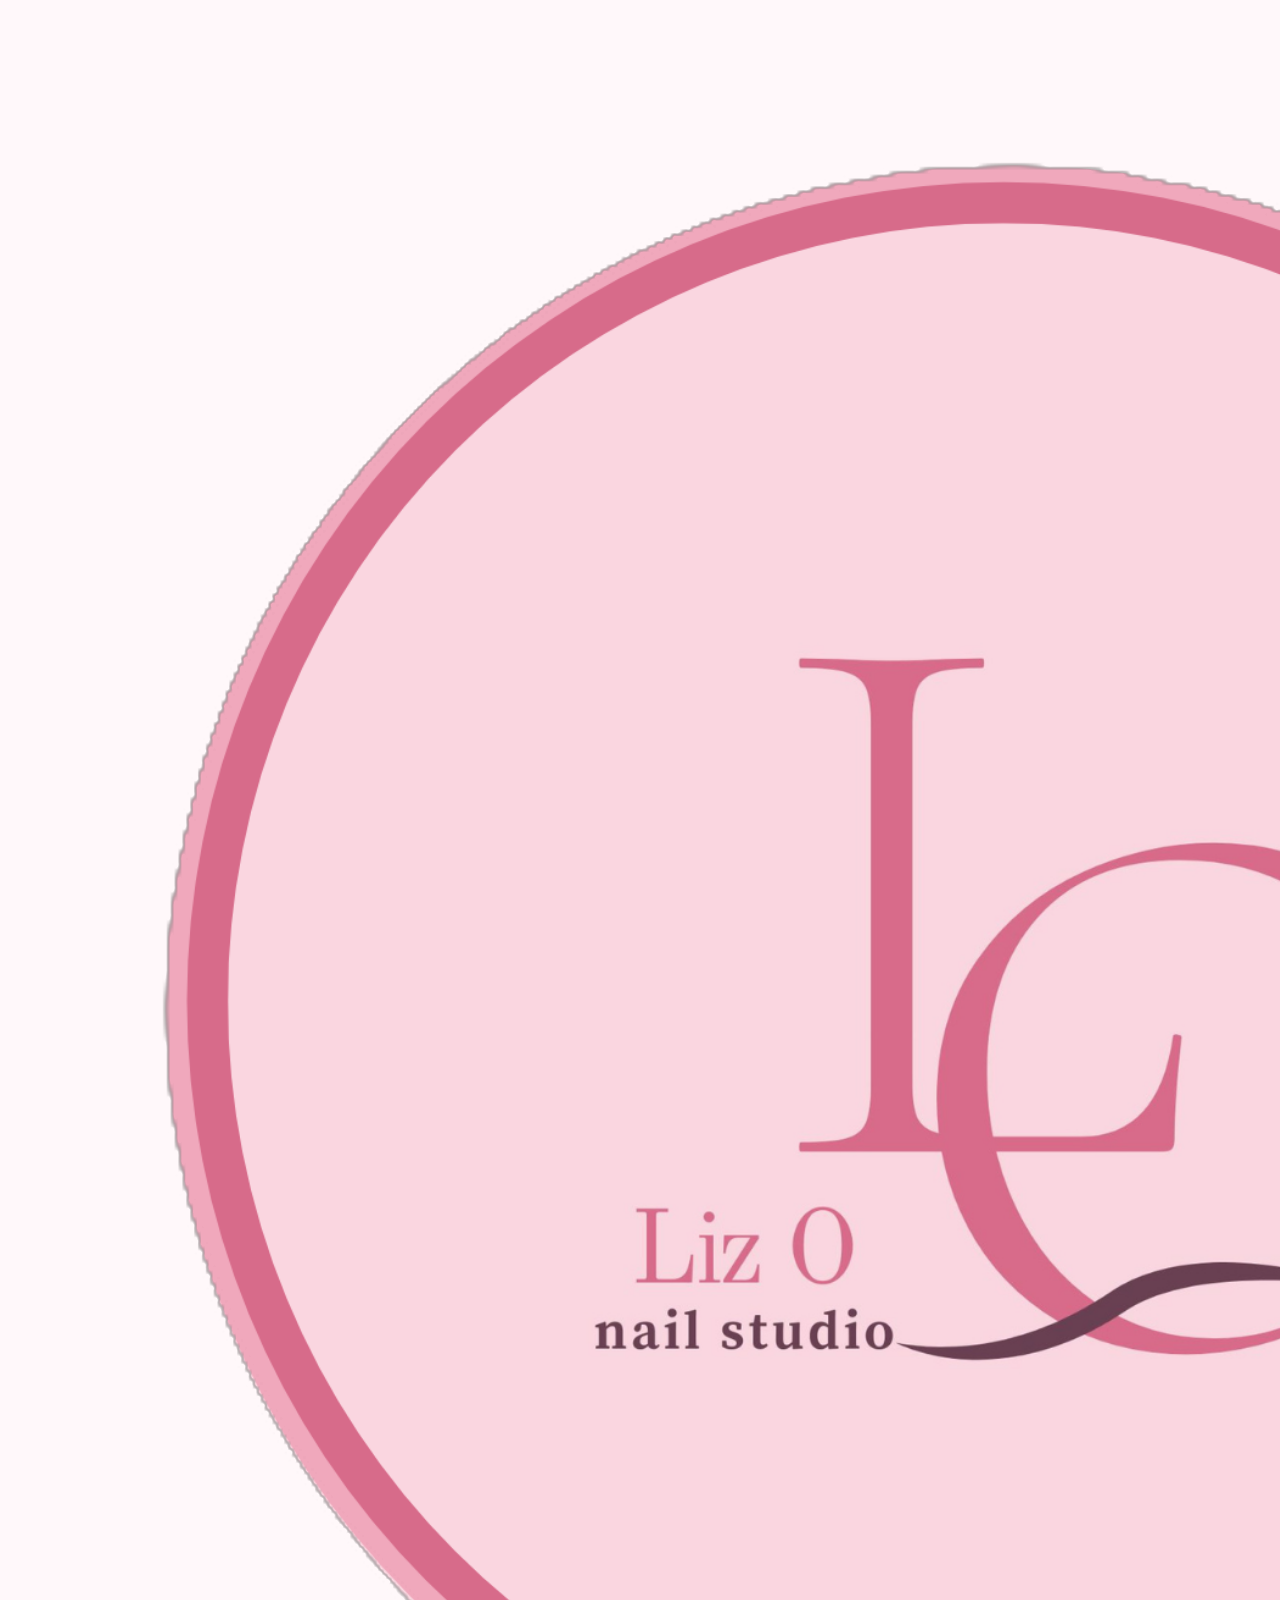
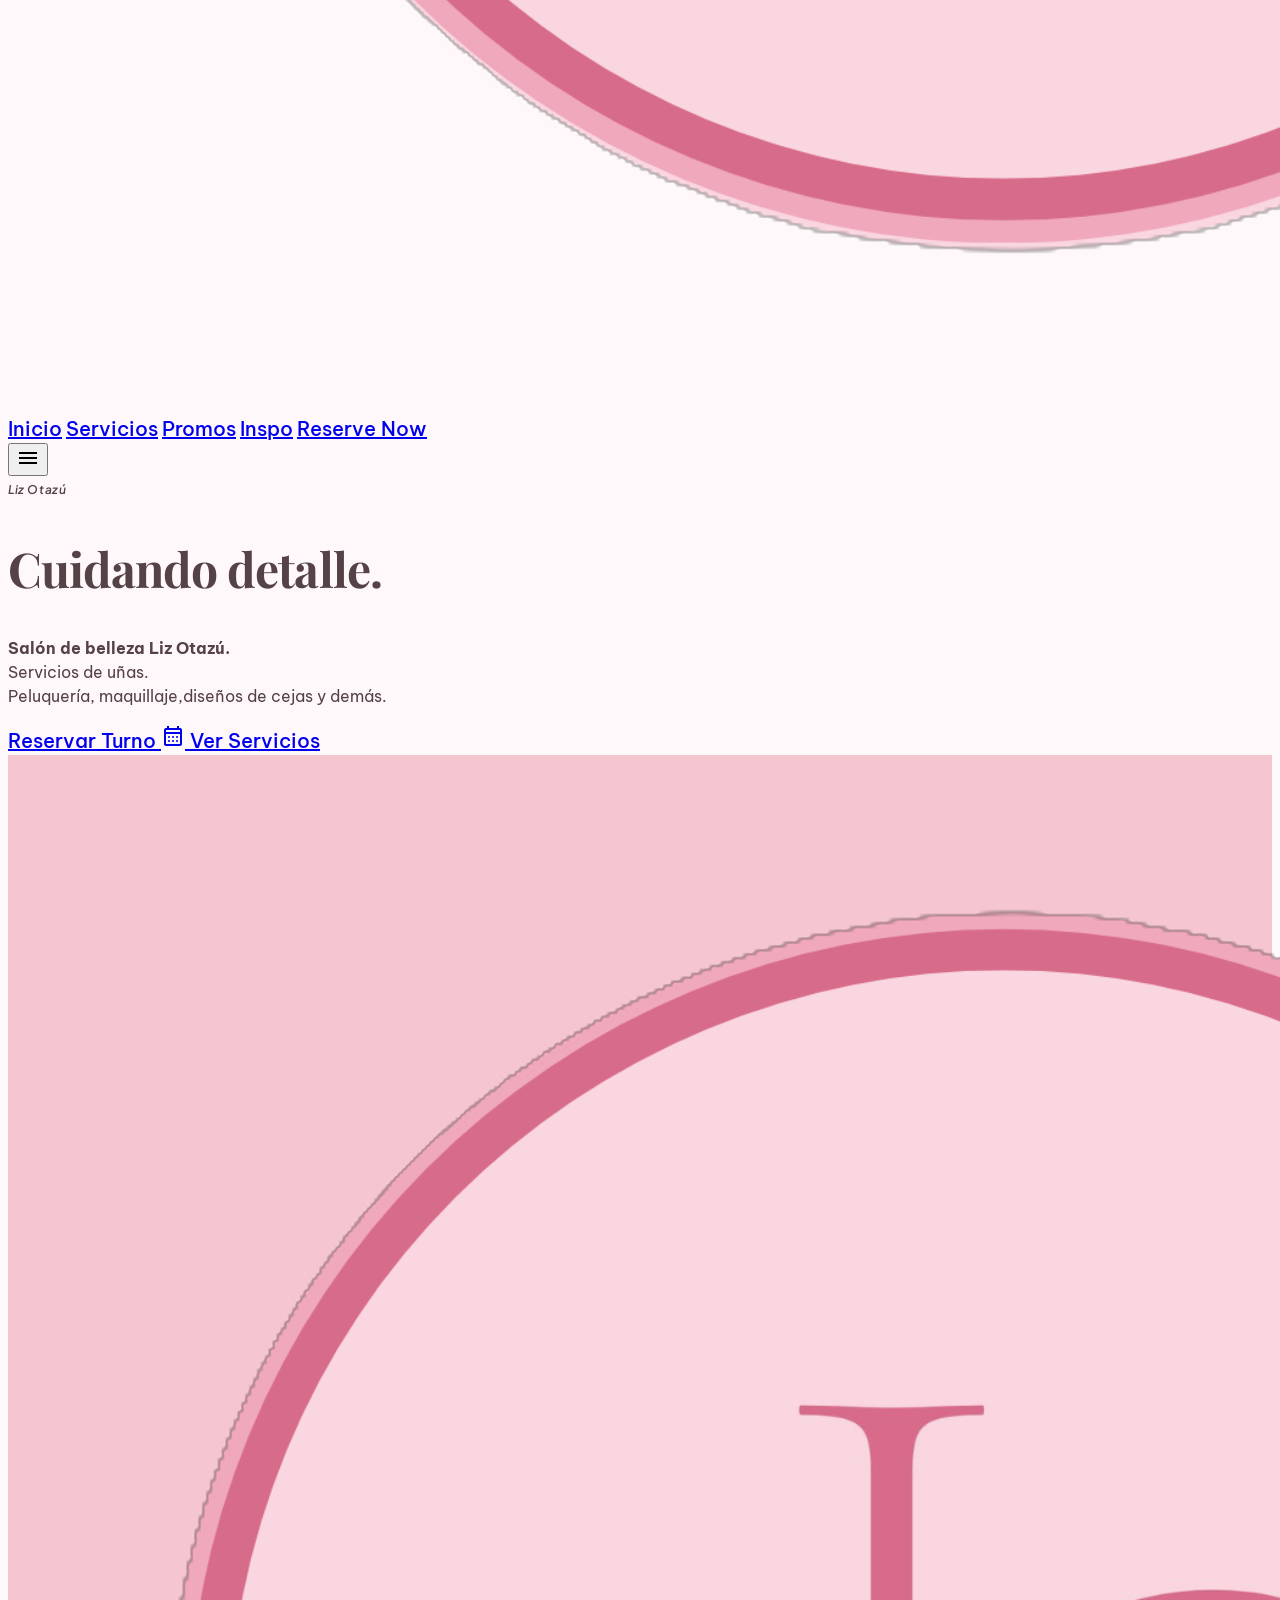
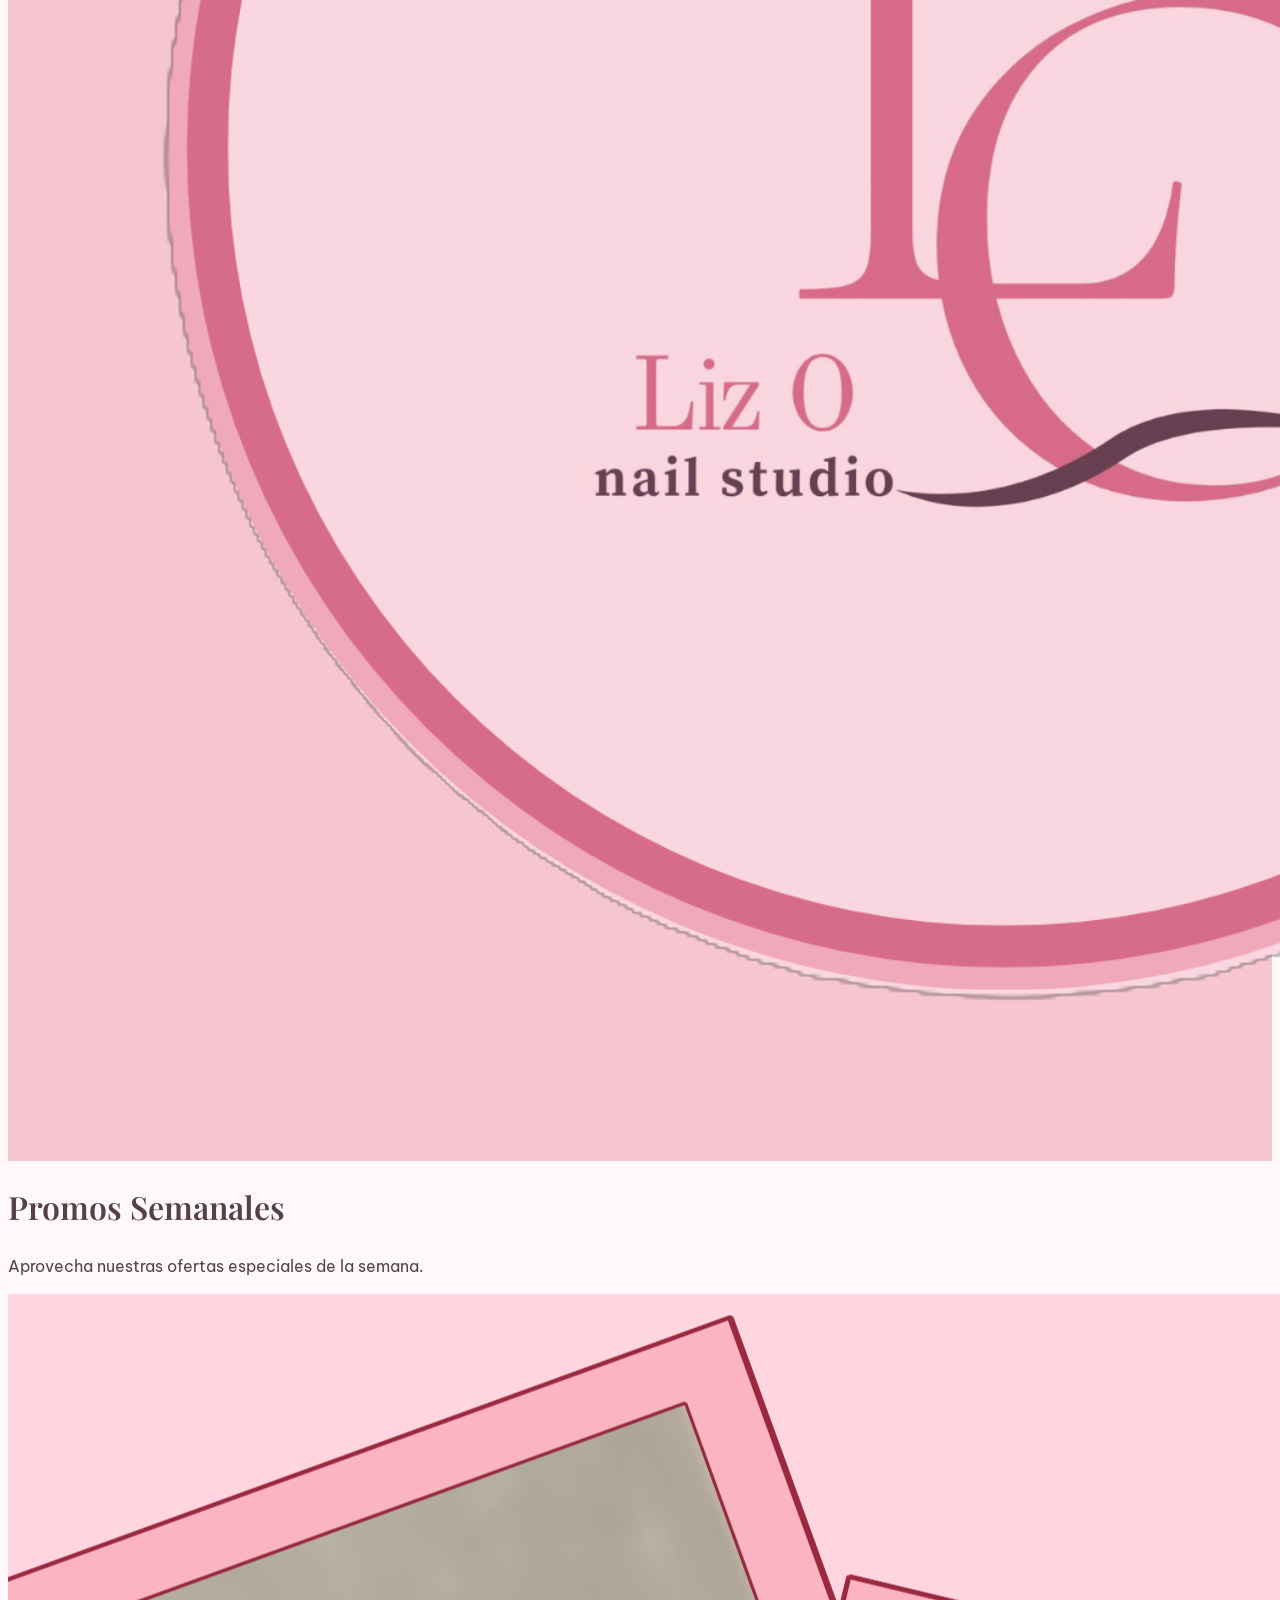
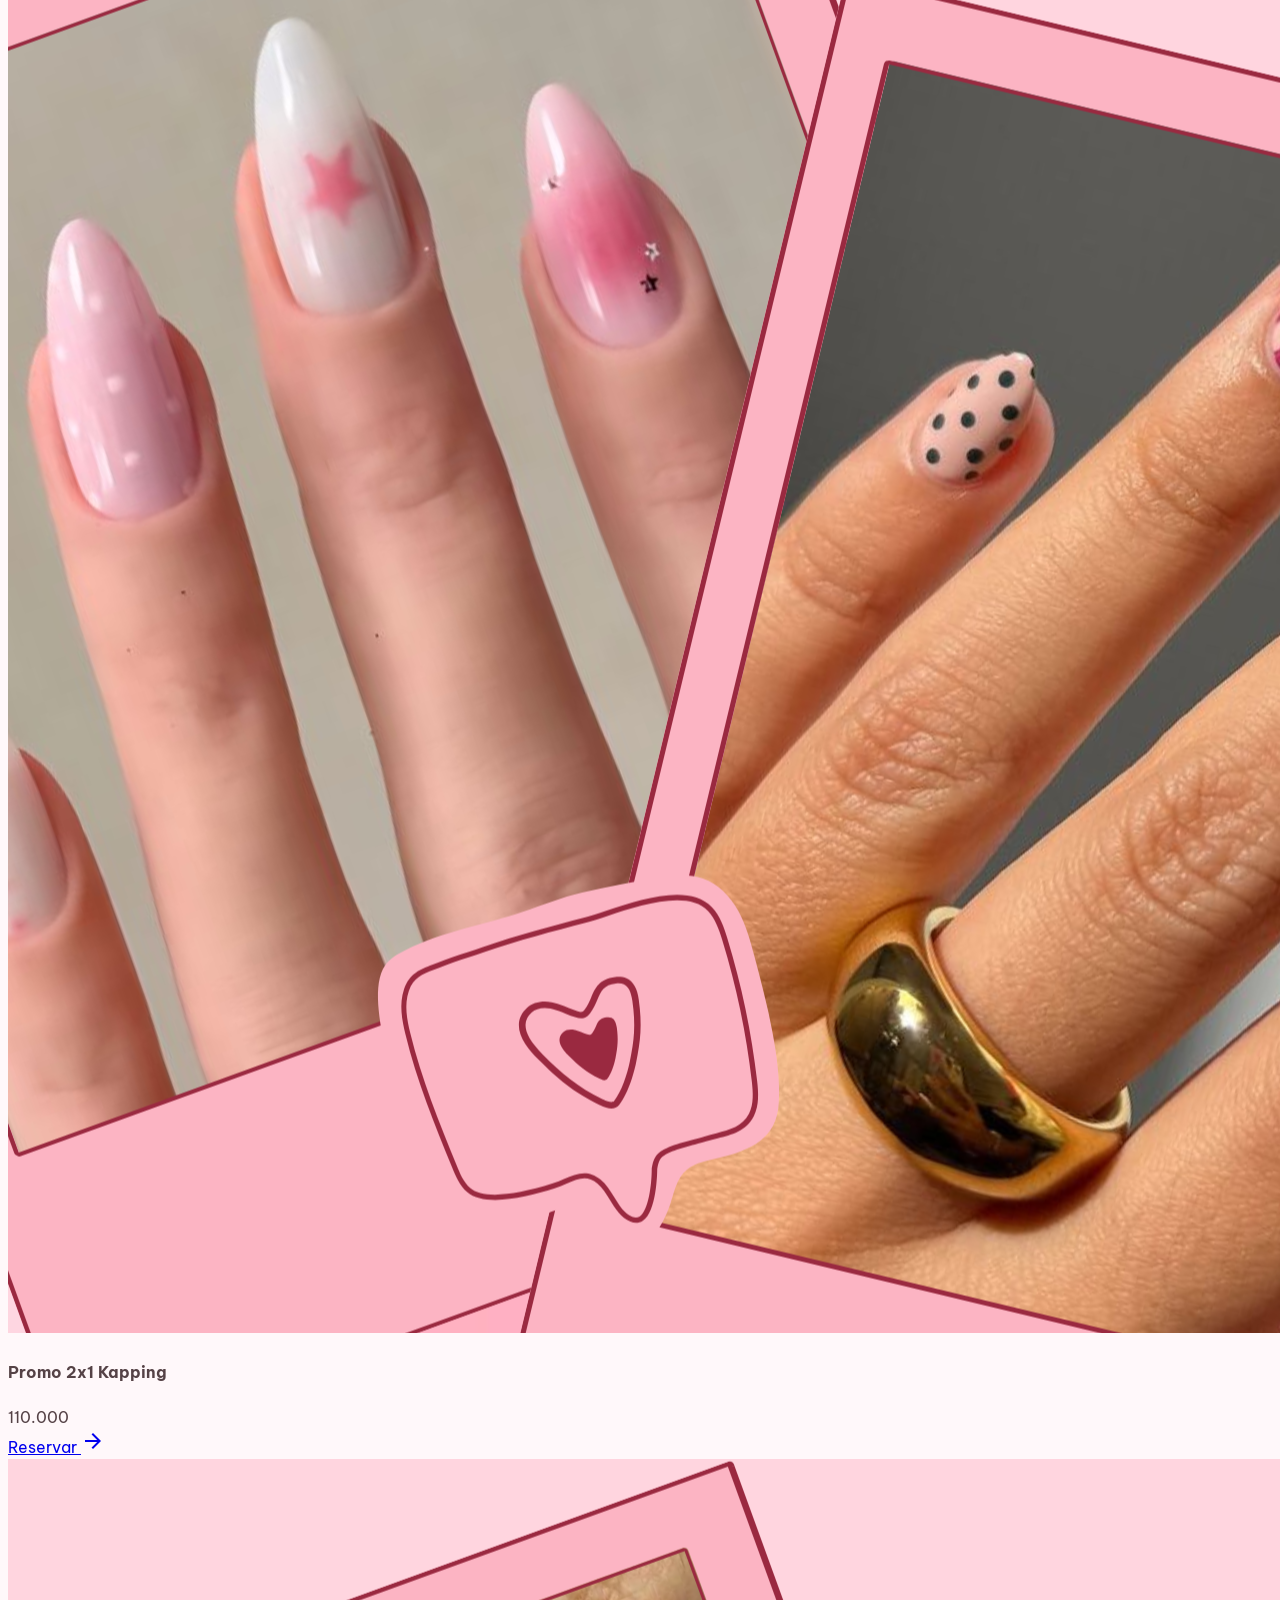
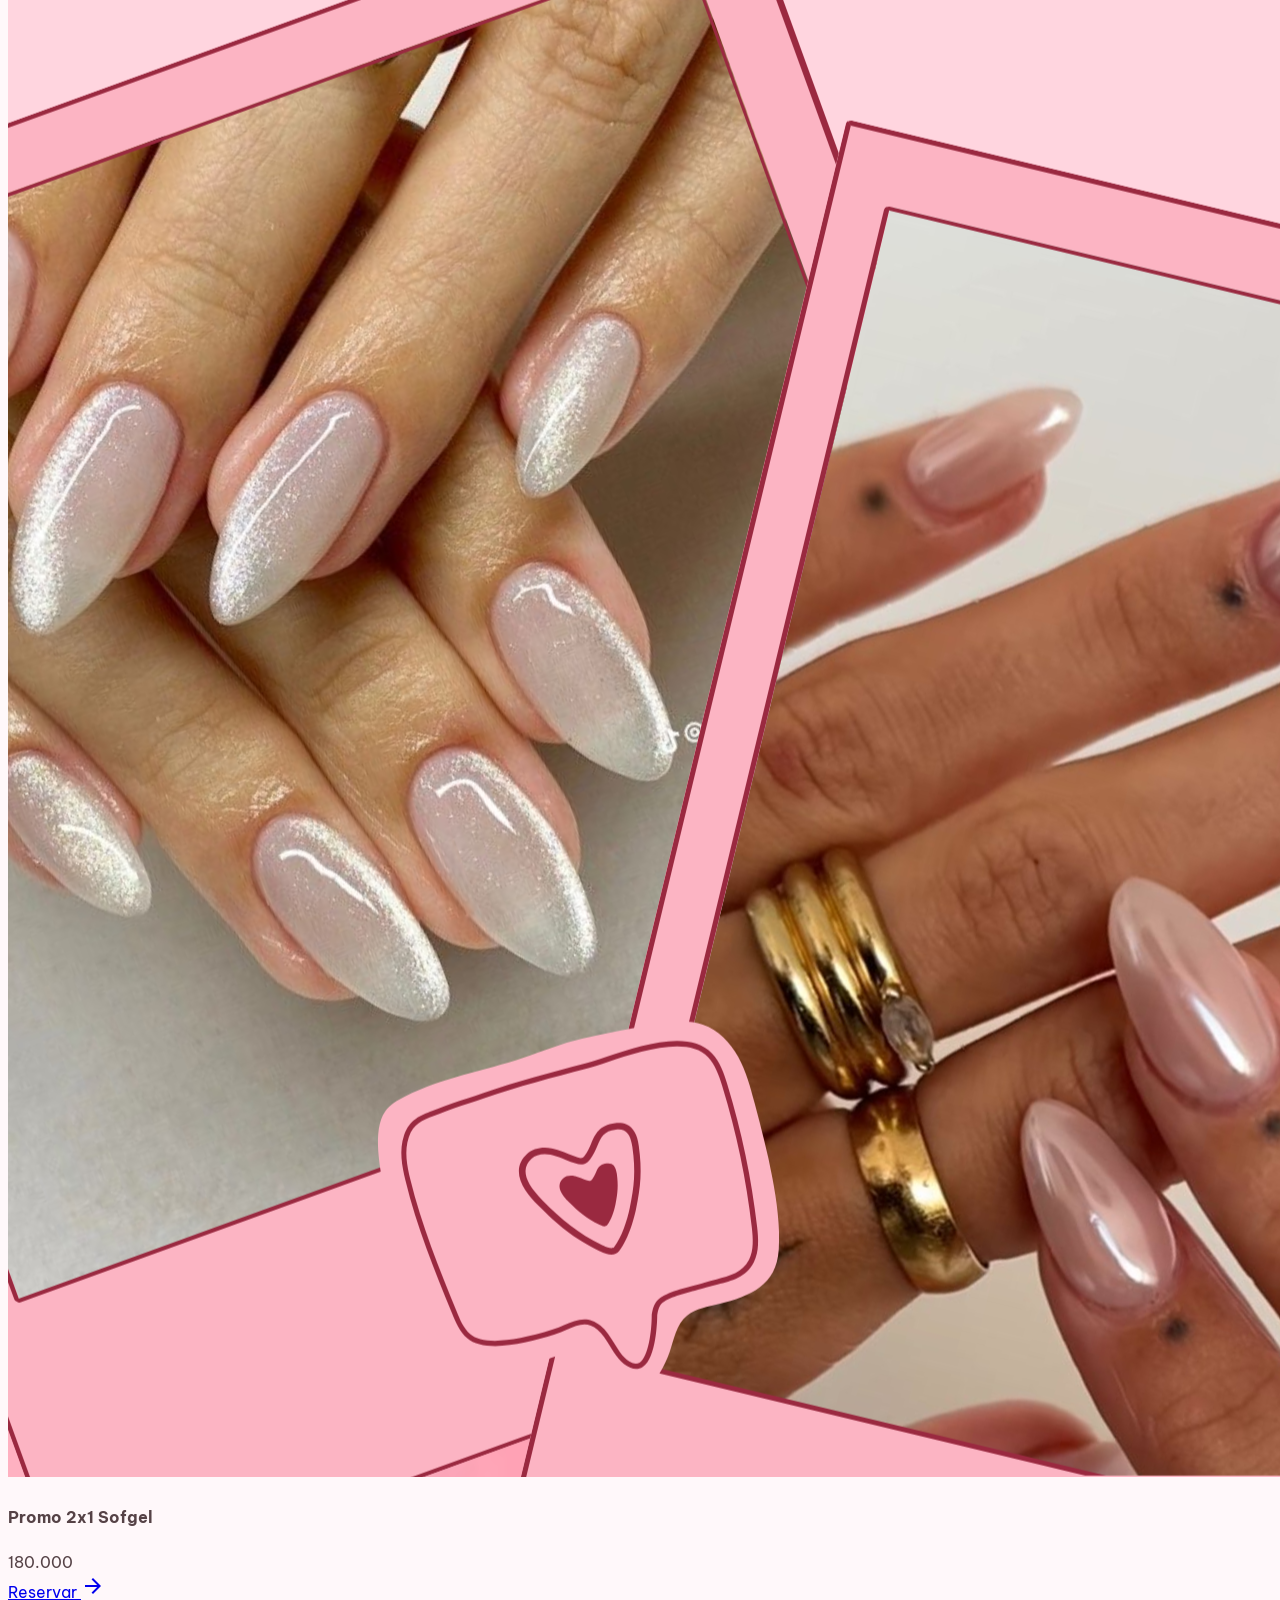
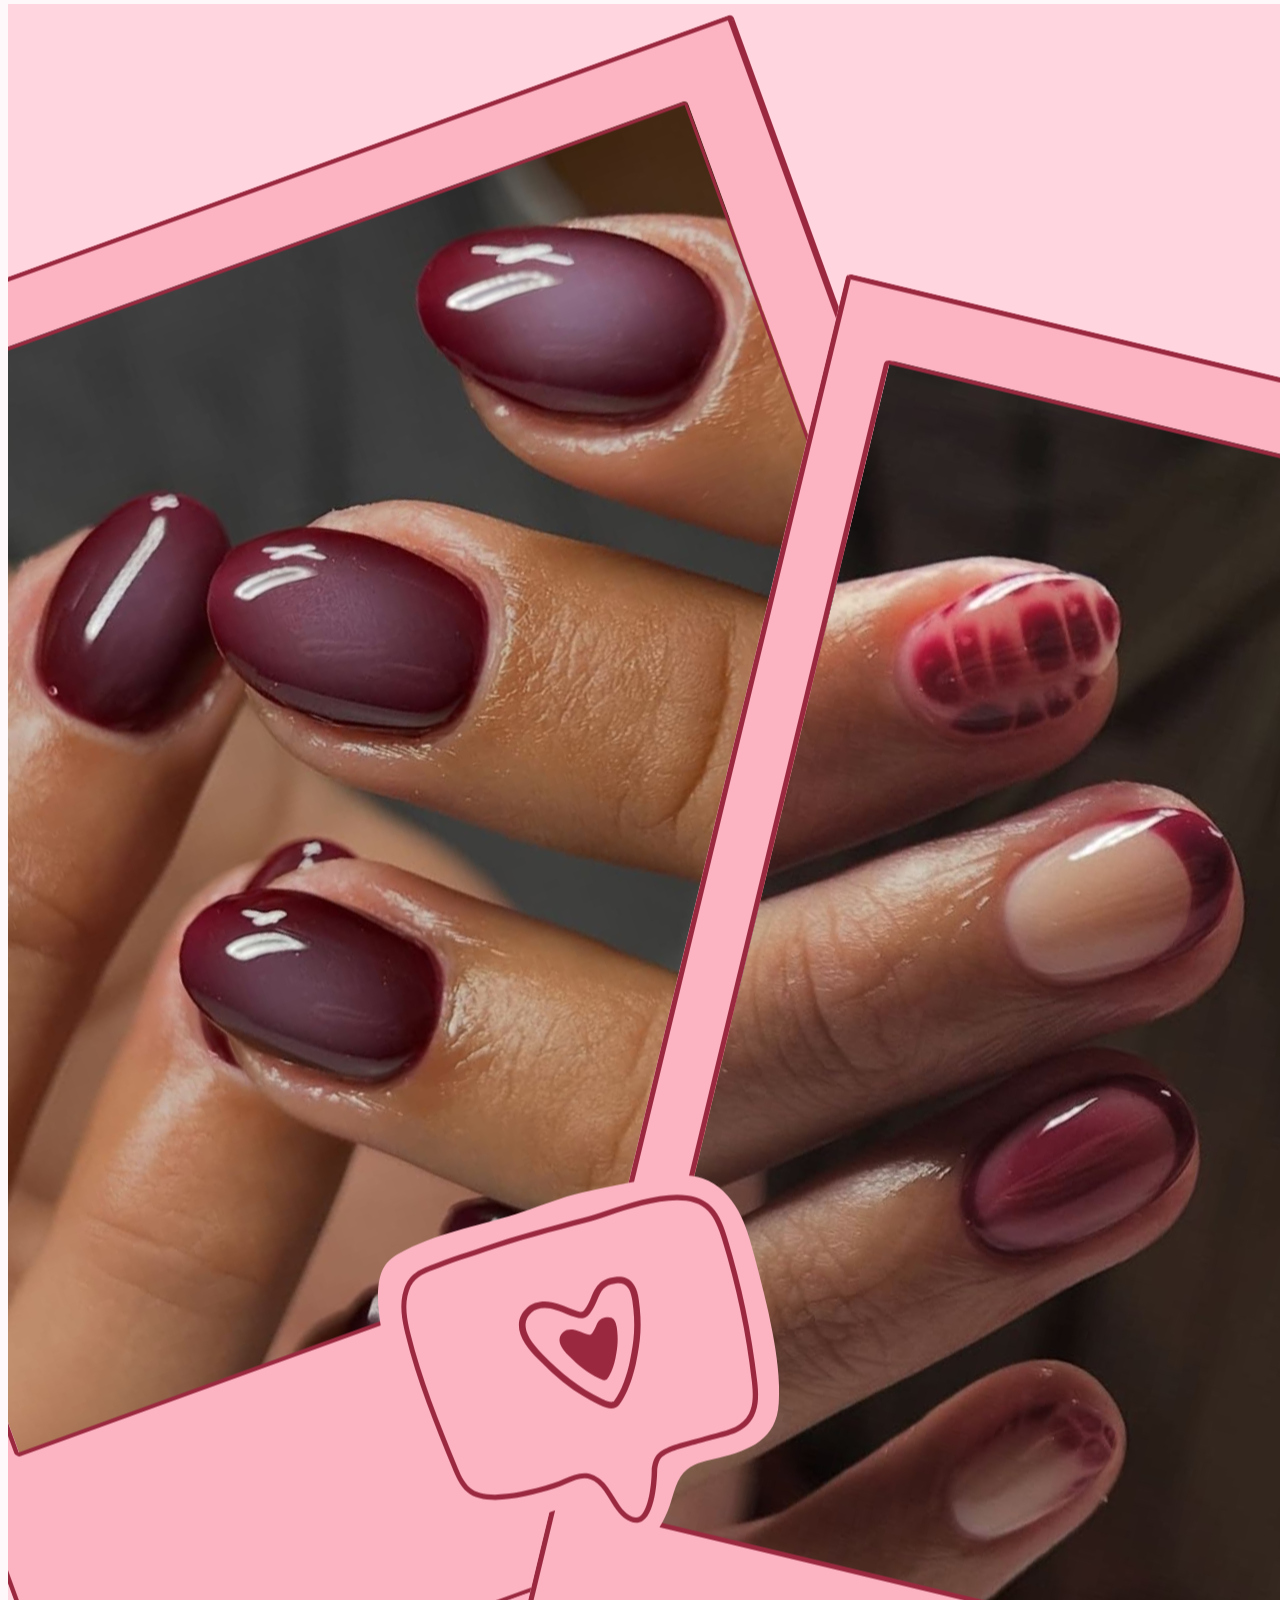
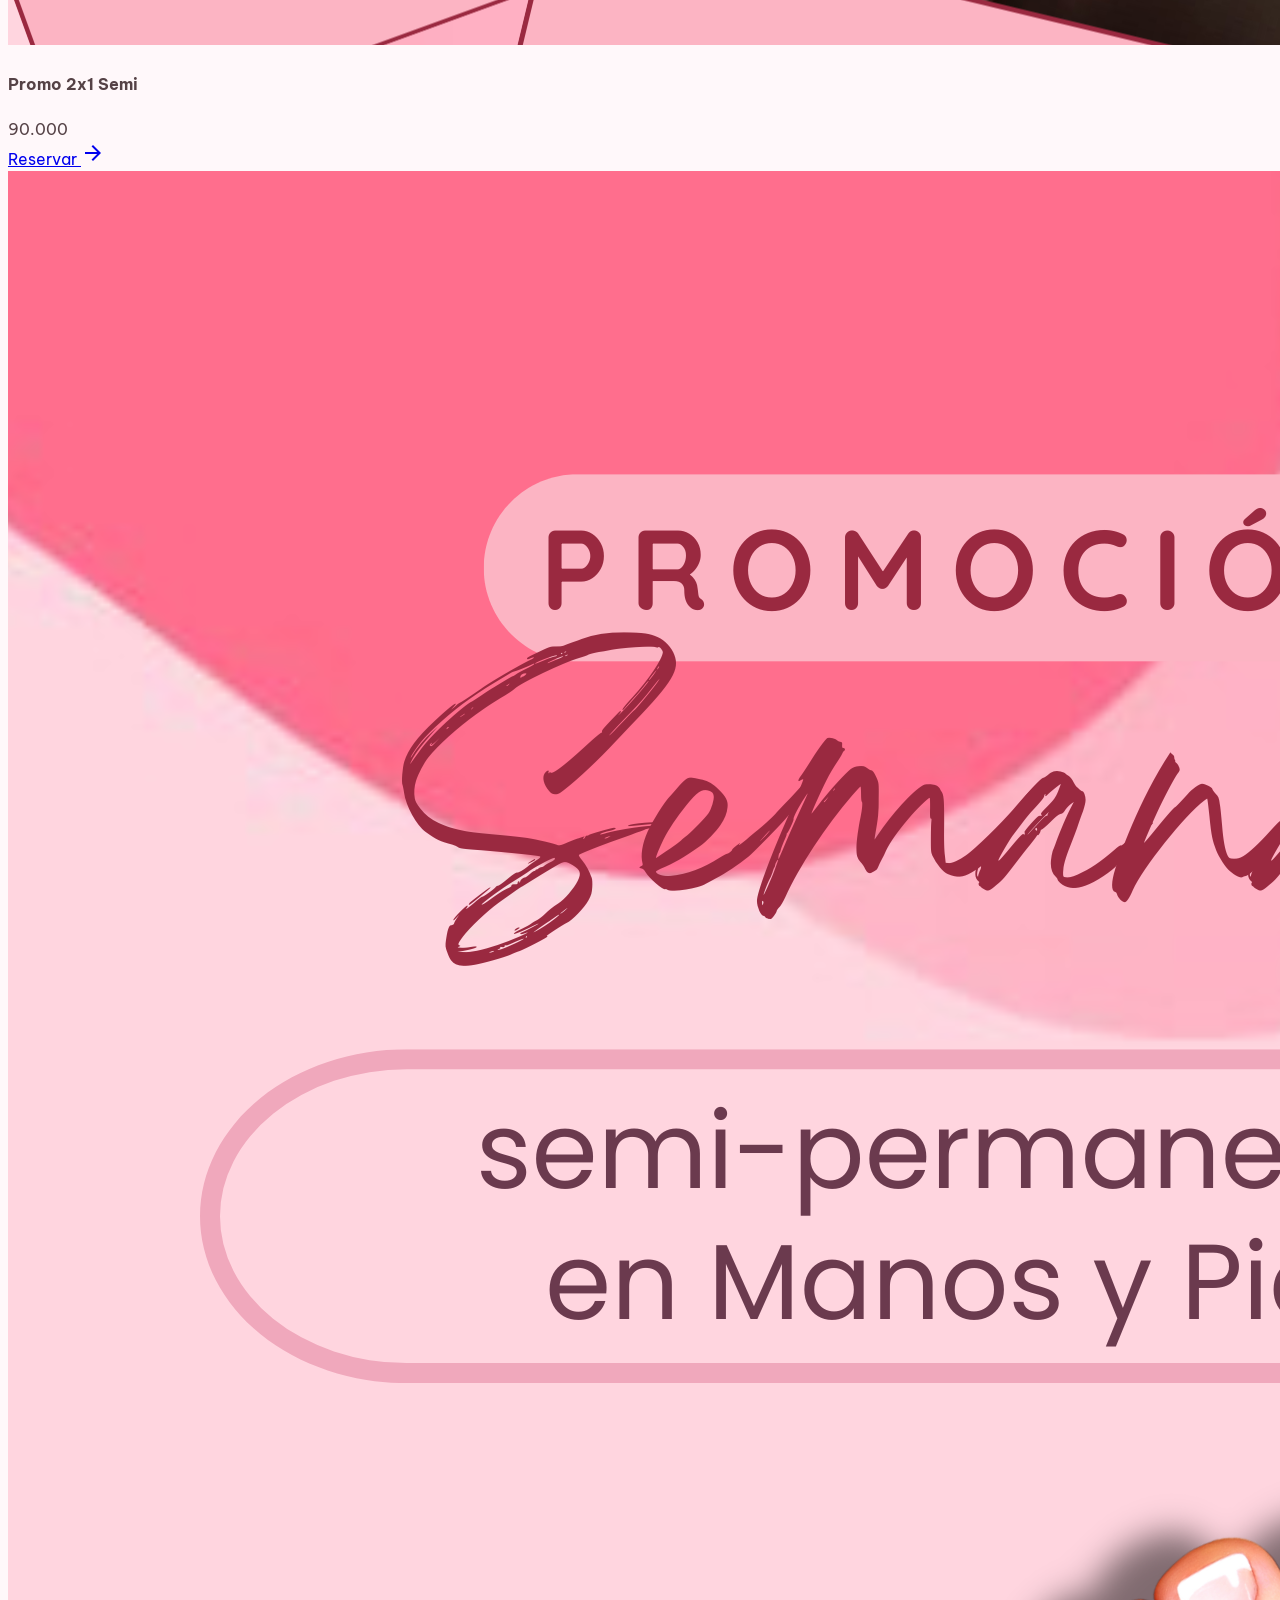
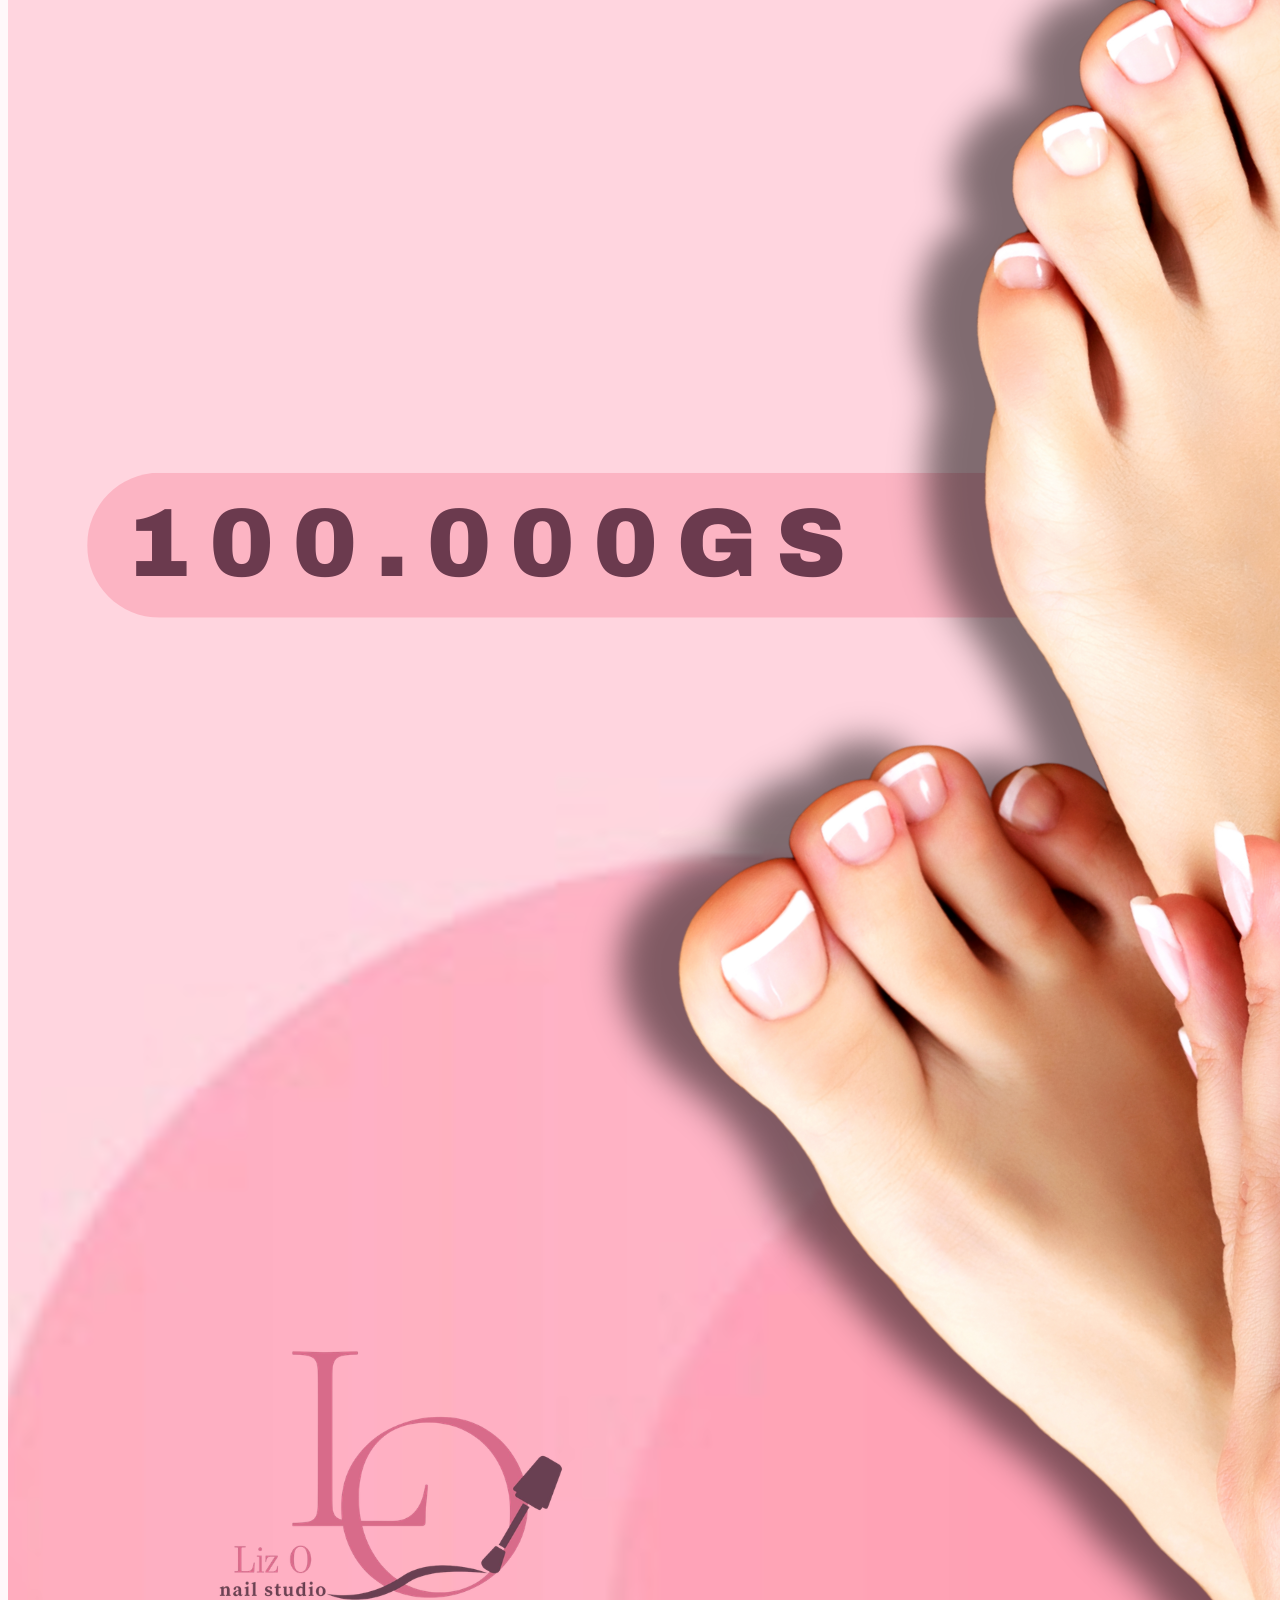
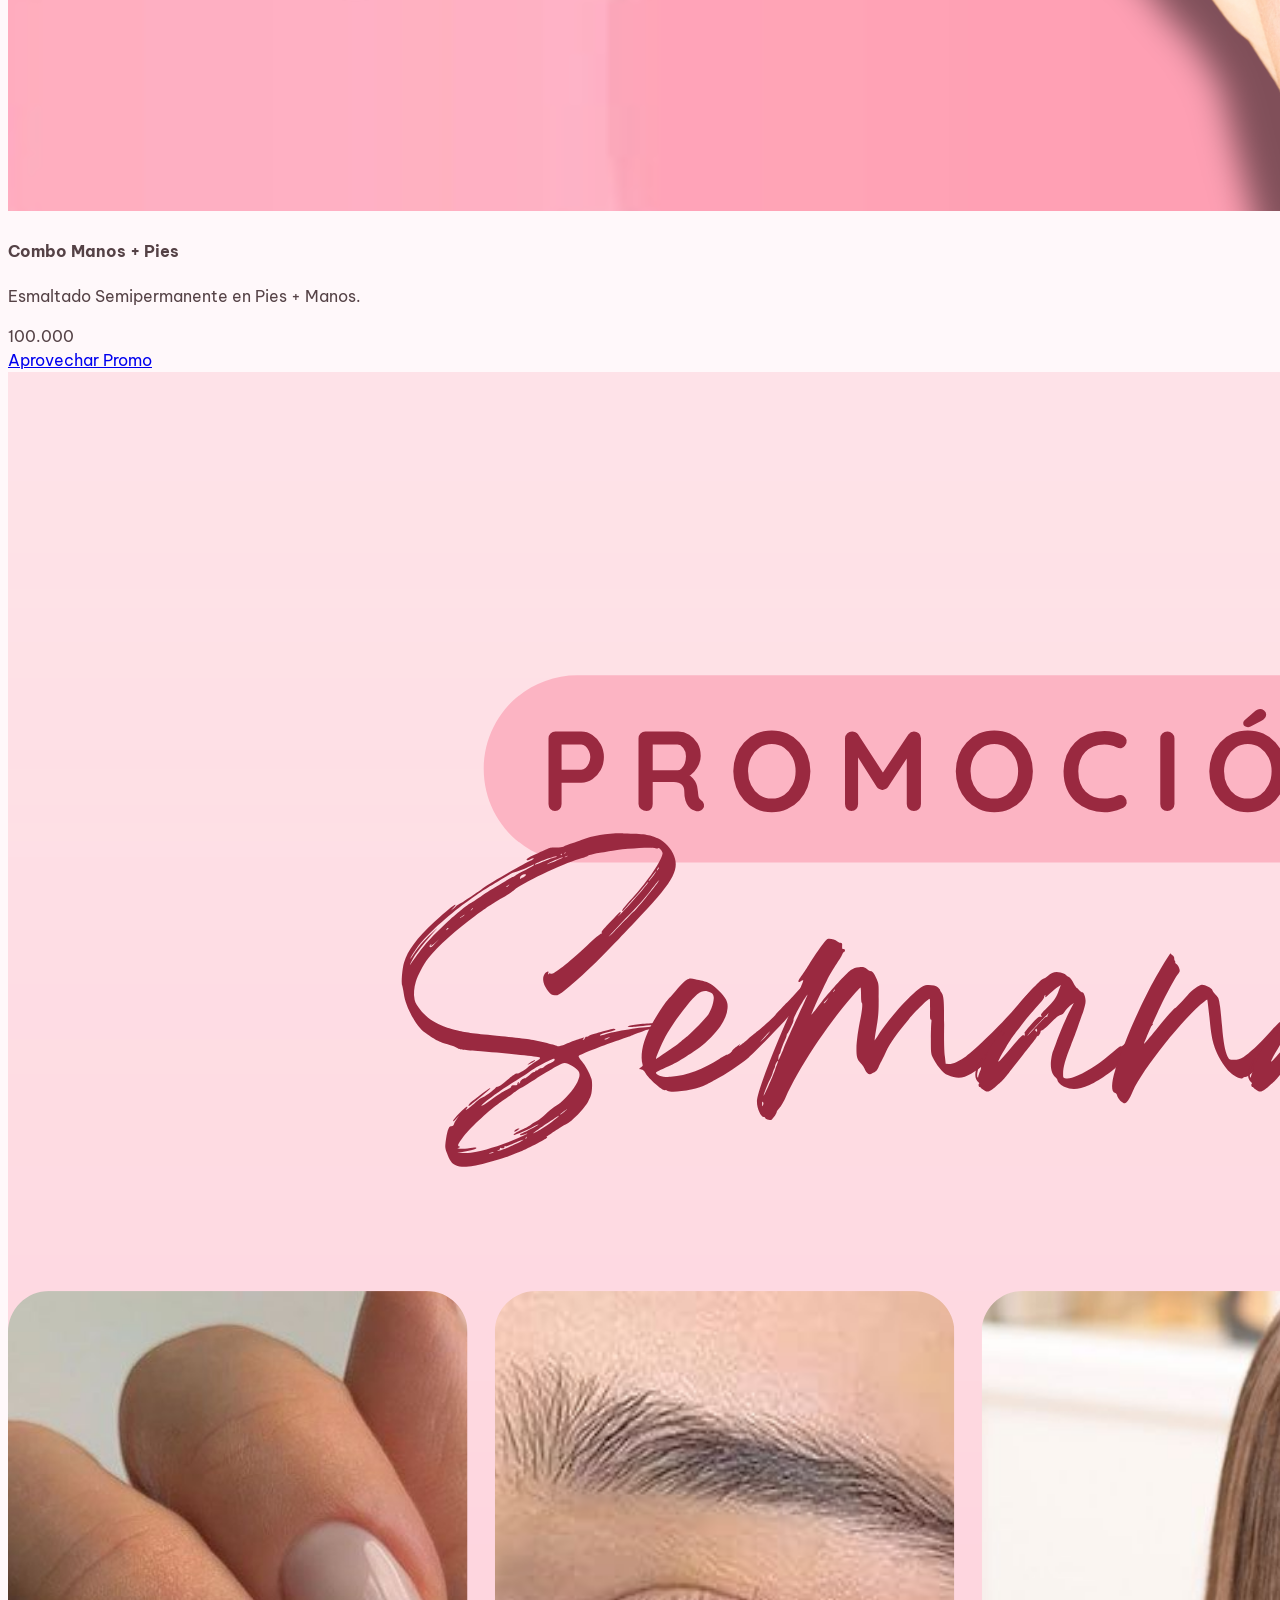
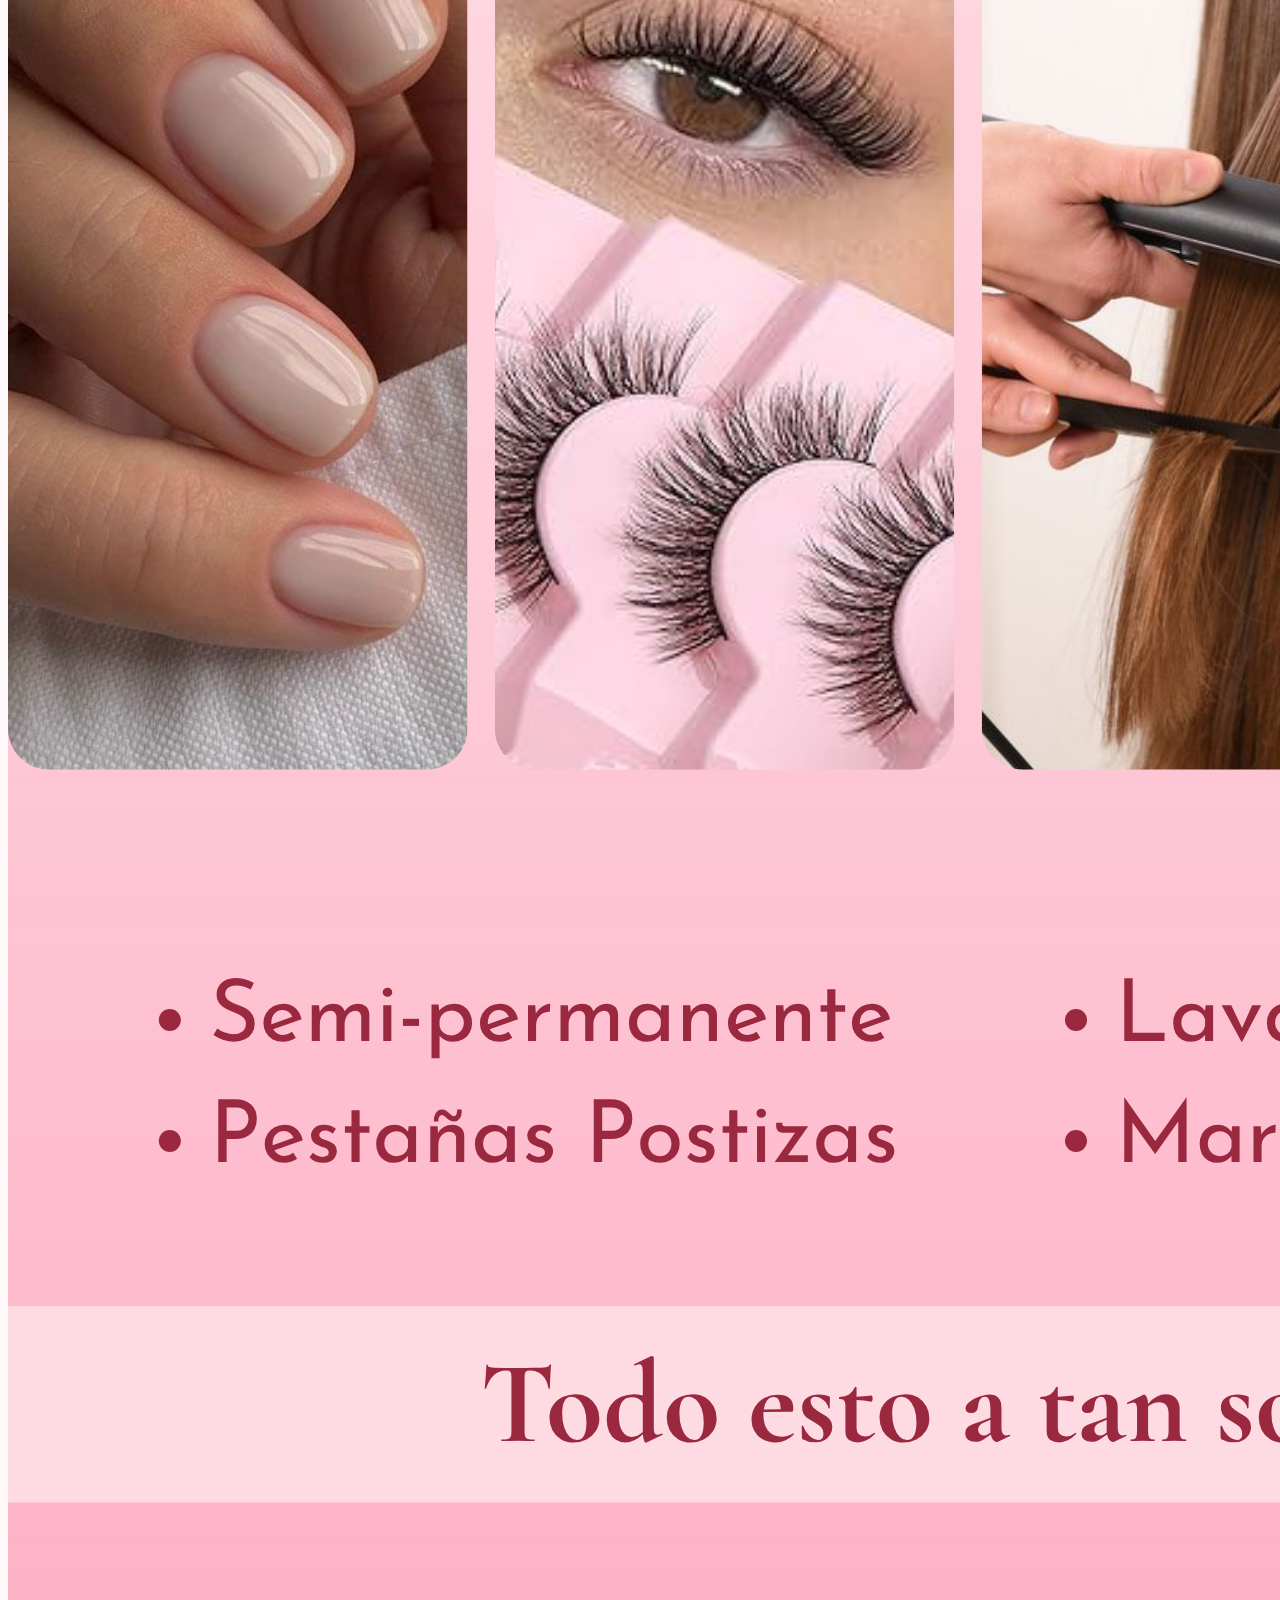
==== uñas.html @ 32acdcb2 "primer borrador pag web" ====
<!DOCTYPE html>

<html class="light" lang="es">
<head>
<meta charset="utf-8"/>
<meta content="width=device-width, initial-scale=1.0" name="viewport"/>
<title>Nails Liz.O</title>
<link rel="stylesheet" href="estilo.css">
<script src="https://cdn.tailwindcss.com?plugins=forms,container-queries"></script>
<link href="https://fonts.googleapis.com/css2?family=Playfair+Display:wght@600;700&amp;family=Be+Vietnam+Pro:wght@400;500&amp;family=Plus+Jakarta+Sans:wght@600&amp;display=swap" rel="stylesheet"/>
<link href="https://fonts.googleapis.com/css2?family=Material+Symbols+Outlined:wght,FILL@100..700,0..1&amp;display=swap" rel="stylesheet"/>
</head>

<body class="font-body-lg text-body-lg text-on-surface-variant overflow-x-hidden">
<!-- TopAppBar -->
<header class="bg-background/80 dark:bg-background/80 backdrop-blur-md border-b border-outline-variant/30 docked full-width top-0 sticky z-50">
<div class="flex justify-between items-center px-6 md:px-margin-desktop py-4 max-w-full">
<div class="font-headline-lg text-headline-lg font-bold text-primary tracking-tight">
<img alt="Nails Liz.O Logo" class="h-12 w-auto object-contain" src="logoO.png"/>
</div>

<nav class="hidden md:flex gap-8 items-center">
<a class="font-title-md text-title-md text-primary border-b-2 border-primary pb-1" href="#home">Inicio</a>
<a class="font-title-md text-title-md text-on-surface-variant hover:text-primary transition-colors" href="#services">Servicios</a>
<a class="font-title-md text-title-md text-on-surface-variant hover:text-primary transition-colors" href="#promos">Promos</a>
<a class="font-title-md text-title-md text-on-surface-variant hover:text-primary transition-colors" href="#gallery">Inspo</a>
<a class="px-6 py-2 bg-primary text-on-primary rounded-full font-title-md text-title-md scale-95 active:scale-90 transition-all hover:bg-primary-container" href="https://wa.me/yournumber">Reserve Now</a>
</nav>

<button class="md:hidden text-primary">
<span class="material-symbols-outlined text-3xl">menu</span>
</button>
</div>
</header>

<main>
<!-- Hero Section -->
<section class="relative min-h-[870px] flex items-center justify-center overflow-hidden px-margin-mobile md:px-margin-desktop py-section-gap" id="home">
<div class="absolute inset-0 bg-surface-container-low opacity-50 -z-10"></div>
<div class="absolute top-1/4 -left-20 w-64 h-64 bg-primary/5 rounded-full blur-3xl"></div>
<div class="absolute bottom-1/4 -right-20 w-80 h-80 bg-tertiary/5 rounded-full blur-3xl"></div>
<div class="max-w-6xl w-full grid grid-cols-1 md:grid-cols-2 gap-12 items-center">
<div class="text-center md:text-left order-2 md:order-1">
<span class="font-label-sm text-label-sm text-primary uppercase tracking-widest mb-4 block"><i>Liz Otazú</i></span>
<h1 class="font-display-lg text-display-lg md:text-display-lg text-on-primary-fixed-variant mb-6 leading-tight">
                        Cuidando <span class="text-primary italic">detalle</span>.
                    </h1>
<p class="font-body-lg text-body-lg text-on-surface-variant mb-10 max-w-md mx-auto md:mx-0">
                <strong>Salón de belleza Liz Otazú.</strong><br>
                Servicios de uñas. <br>
                Peluquería, maquillaje,diseños de cejas y demás.
                    </p>
<div class="flex flex-col sm:flex-row gap-4 justify-center md:justify-start">
<a class="bg-primary text-on-primary px-10 py-4 rounded-full font-title-md text-title-md flex items-center justify-center gap-2 transition-transform active:scale-95 shadow-lg shadow-primary/20" href="https://wa.me/+595 986 854997">
                            Reservar Turno
                            <span class="material-symbols-outlined">calendar_month</span>
</a>
<a class="border border-outline text-on-surface-variant px-10 py-4 rounded-full font-title-md text-title-md flex items-center justify-center transition-all hover:bg-surface-variant" href="#services">
                            Ver Servicios
                        </a>
</div>
</div>
<div class="order-1 md:order-2 flex justify-center">
  <div class="relative group">
    <div class="absolute -inset-4 border border-outline-variant rounded-full animate-[spin_20s_linear_infinite] opacity-50"></div>
    <div class="relative rounded-full overflow-hidden w-64 h-64 md:w-96 md:h-96 border-[12px] border-surface-container-highest shadow-2xl"
         style="background-color: #f5c6d0;">
      <img 
        alt="Nails Liz.O Logo" 
        class="w-full h-full object-cover scale-110" 
        src="logoO.png"
        style="object-position: center;"
      />
    </div>
  </div>
</div>
</div>
</div>
</div>
</section>
<!-- Promos Section -->
<section class="py-section-gap px-6 md:px-margin-desktop bg-surface-container-lowest" id="promos">
<div class="max-w-7xl mx-auto">
<div class="text-center mb-16">
<h2 class="font-headline-lg text-headline-lg text-primary mb-4">Promos Semanales</h2>
<div class="w-24 h-1 bg-tertiary-fixed-dim mx-auto rounded-full"></div>
<p class="mt-4 text-on-surface-variant max-w-xl mx-auto">Aprovecha nuestras ofertas especiales de la semana.</p>
</div>
<div class="grid grid-cols-1 md:grid-cols-3 gap-gutter">
<!-- Promo 2x1 Kapping -->
<div class="bg-surface-container-low rounded-xl overflow-hidden border border-outline-variant/30 hover:shadow-xl transition-all">
<div class="aspect-square overflow-hidden">
<img alt="Promo 2x1 Kapping" class="w-full h-full object-cover" src="2x1kapping.png"/>
</div>
<div class="p-6 text-center">
<h4 class="font-title-md text-on-primary-fixed-variant mb-2">Promo 2x1 Kapping</h4>
<div class="text-2xl font-headline-lg text-primary mb-4">110.000</div>
<a class="text-primary font-label-sm uppercase tracking-widest hover:underline flex items-center justify-center gap-2" href="https://wa.me/595986854997">Reservar <span class="material-symbols-outlined text-sm">arrow_forward</span></a>
</div>
</div>
<!-- Promo 2x1 Sofgel -->
<div class="bg-surface-container-low rounded-xl overflow-hidden border border-outline-variant/30 hover:shadow-xl transition-all">
<div class="aspect-square overflow-hidden">
<img alt="Promo 2x1 Sofgel" class="w-full h-full object-cover" src="softgel.png"/>
</div>
<div class="p-6 text-center">
<h4 class="font-title-md text-on-primary-fixed-variant mb-2">Promo 2x1 Sofgel</h4>
<div class="text-2xl font-headline-lg text-primary mb-4">180.000</div>
<a class="text-primary font-label-sm uppercase tracking-widest hover:underline flex items-center justify-center gap-2" href="https://wa.me/595986854997">Reservar <span class="material-symbols-outlined text-sm">arrow_forward</span></a>
</div>
</div>
<!-- Promo 2x1 Semi -->
<div class="bg-surface-container-low rounded-xl overflow-hidden border border-outline-variant/30 hover:shadow-xl transition-all">
<div class="aspect-square overflow-hidden">
<img alt="Promo 2x1 Semi" class="w-full h-full object-cover" src="semi.png"/>
</div>
<div class="p-6 text-center">
<h4 class="font-title-md text-on-primary-fixed-variant mb-2">Promo 2x1 Semi</h4>
<div class="text-2xl font-headline-lg text-primary mb-4">90.000</div>
<a class="text-primary font-label-sm uppercase tracking-widest hover:underline flex items-center justify-center gap-2" href="https://wa.me/595986854997">Reservar <span class="material-symbols-outlined text-sm">arrow_forward</span></a>
</div>
</div>
</div>
<div class="grid grid-cols-1 lg:grid-cols-2 gap-gutter mt-gutter">
<!-- Promo Semanal Manos + Pies -->
<div class="bg-primary/5 rounded-xl p-8 border border-primary/10 flex flex-col md:flex-row items-center gap-8">
<div class="w-full md:w-1/3">
<img alt="Promo Manos + Pies" class="rounded-lg shadow-md w-full" src="manosypies.png"/>
</div>
<div class="flex-1 text-center md:text-left">
<h4 class="font-headline-lg text-2xl text-on-primary-fixed-variant mb-2">Combo Manos + Pies</h4>
<p class="text-on-surface-variant mb-4">Esmaltado Semipermanente en Pies + Manos.</p>
<div class="text-3xl font-headline-lg text-primary mb-6">100.000</div>
<a class="bg-primary text-on-primary px-8 py-3 rounded-full inline-block font-title-md shadow-lg" href="https://wa.me/595986854997">Aprovechar Promo</a>
</div>
</div>
<!-- Combo Especial -->
<div class="bg-tertiary/5 rounded-xl p-8 border border-tertiary/10 flex flex-col md:flex-row items-center gap-8">
<div class="w-full md:w-1/3">
<img alt="Combo Especial" class="rounded-lg shadow-md w-full" src="promocompleta.png"/>
</div>
<div class="flex-1 text-center md:text-left">
<h4 class="font-headline-lg text-2xl text-on-primary-fixed-variant mb-2">Combo Especial Liz.O</h4>
<p class="text-on-surface-variant mb-4 text-sm">Semi en manos + Pestañas postizas en pies + Lavado con planchita + Marcado de cejas.</p>
<div class="text-3xl font-headline-lg text-primary mb-6">130.000</div>
<a class="bg-primary text-on-primary px-8 py-3 rounded-full inline-block font-title-md shadow-lg" href="https://wa.me/595986854997">Lo quiero todo</a>
</div>
</div>
</div>
</div>
</section>
<br>
<!-- Services Section -->
<section class="py-section-gap px-6 md:px-margin-desktop bg-surface" id="services">
<div class="max-w-7xl mx-auto">
<div class="text-center mb-16">
    <br>
<h2 class="font-headline-lg text-headline-lg text-primary mb-4">Catálogo de Servicios</h2>
<div class="w-24 h-1 bg-tertiary-fixed-dim mx-auto rounded-full"></div>
</div>
<div class="grid grid-cols-1 lg:grid-cols-2 gap-16">
<!-- Manicura Category -->
<div class="bg-surface-container-low p-8 rounded-xl border border-outline-variant/30">
<h3 class="font-display-lg text-3xl text-on-primary-fixed-variant mb-8 flex items-center gap-3 border-b border-outline-variant/30 pb-4">
<span class="material-symbols-outlined text-primary">back_hand</span>
                            Manicura 
                        </h3>
<ul class="space-y-6">
<li class="flex justify-between items-end">
<div>
<h4 class="font-title-md text-on-surface">Manicura + Semi</h4>
<p class="text-sm text-on-surface-variant/70">Esmaltado semipermanente</p>
</div>
<span class="font-headline-lg text-primary">50.000</span>
</li>
<li class="flex justify-between items-end">
<div>
<h4 class="font-title-md text-on-surface">Manicura + Kapping + Semi</h4>
<p class="text-sm text-on-surface-variant/70">Refuerzo y esmaltado</p>
</div>
<span class="font-headline-lg text-primary">70.000</span>
</li>
<li class="flex justify-between items-end">
<div>
<h4 class="font-title-md text-on-surface">Manicura + Sofgel + Semi</h4>
<p class="text-sm text-on-surface-variant/70">Extensión ultra ligera</p>
</div>
<span class="font-headline-lg text-primary">100.000</span>
</li>
<li class="flex justify-between items-end">
<div>
<h4 class="font-title-md text-on-surface">Esculpidas en Polygel</h4>
<p class="text-sm text-on-surface-variant/70">Máxima resistencia y diseño</p>
</div>
<span class="font-headline-lg text-primary">100.000</span>
</li>
</ul>
</div>
<!-- Pedicura Category -->
<div class="bg-surface-container-low p-8 rounded-xl border border-outline-variant/30">
<h3 class="font-display-lg text-3xl text-on-primary-fixed-variant mb-8 flex items-center gap-3 border-b border-outline-variant/30 pb-4">
<span class="material-symbols-outlined text-primary">footprint</span>
                            Pedicura 
                        </h3>
<ul class="space-y-6">
<li class="flex justify-between items-end">
<div>
<h4 class="font-title-md text-on-surface">Pedicura + Esmaltado</h4>
<p class="text-sm text-on-surface-variant/70">Cuidado tradicional</p>
</div>
<span class="font-headline-lg text-primary">30.000</span>
</li>
<li class="flex justify-between items-end">
<div>
<h4 class="font-title-md text-on-surface">Pedicura + Permanente</h4>
<p class="text-sm text-on-surface-variant/70">Esmaltado de larga duración</p>
</div>
<span class="font-headline-lg text-primary">50.000</span>
</li>
<li class="flex justify-between items-end">
<div>
<h4 class="font-title-md text-on-surface">Pedicura Spa + Permanente</h4>
<p class="text-sm text-on-surface-variant/70">Exfoliación y masajes</p>
</div>
<span class="font-headline-lg text-primary">50.000</span>
</li>
<li class="flex justify-between items-end">
<div>
<h4 class="font-title-md text-on-surface">Pedicura + Kapping + Semi</h4>
<p class="text-sm text-on-surface-variant/70">Protección y brillo total</p>
</div>
<span class="font-headline-lg text-primary">70.000</span>
</li>
</ul>
</div>
</div>

<!-- Additional Services (Collapsed style) -->
<div class="mt-16 grid grid-cols-1 md:grid-cols-3 gap-gutter">
<div class="bg-surface-container p-6 rounded-xl text-center border border-outline-variant/20">
<span class="material-symbols-outlined text-primary text-3xl mb-2">content_cut</span>
<h4 class="font-title-md text-on-primary-fixed-variant">Peluquería</h4>
<p class="text-sm mb-4">Lavado + Planchita </p>
<span class="text-tertiary-container font-bold">Dependiendo del largor del cabello</span>
</div>
<div class="bg-surface-container p-6 rounded-xl text-center border border-outline-variant/20">
<span class="material-symbols-outlined text-primary text-3xl mb-2">visibility</span>
<h4 class="font-title-md text-on-primary-fixed-variant">Cejas y Pestañas</h4>
<p class="text-sm mb-4">Marcado de Cejas</p>
<span class="text-tertiary-container font-bold">precio</span>
<p class="text-sm mb-4">Marcado de Cejas + Henna</p>
<span class="text-tertiary-container font-bold">precio</span>
<p class="text-sm mb-4">Colocación de Pestañas Postizas</p>
<span class="text-tertiary-container font-bold">precio</span>
</div>
</section>
<!-- Gallery Section -->
 
<section class="py-section-gap px-6 md:px-margin-desktop bg-surface-container-lowest" id="gallery">
<div class="max-w-7xl mx-auto">
<div class="flex flex-col md:flex-row justify-between items-end mb-12 gap-6">
<div class="max-w-xl">
<h2 class="font-headline-lg text-headline-lg text-primary mb-4">Inspiración Liz.O</h2>
<p class="text-on-surface-variant">Explora nuestra colección de arte en uñas. Cada diseño es único y personalizado para nuestras clientas.</p>
</div>
<a class="text-primary font-title-md flex items-center gap-2 hover:underline" href="https://www.instagram.com/nailss_liz.o/">
                        Ver más en Instagram
                        <span class="material-symbols-outlined">open_in_new</span>
</a>
</div>

<div class="grid grid-cols-2 md:grid-cols-4 gap-4">
<div class="gallery-item relative aspect-square rounded-lg overflow-hidden cursor-pointer group">
<img alt="Red Nails" class="w-full h-full object-cover transition-transform duration-700 group-hover:scale-110" src="https://lh3.googleusercontent.com/aida-public/[base64]"/>
<div class="gallery-overlay absolute inset-0 bg-primary/20 opacity-0 transition-opacity flex items-center justify-center backdrop-blur-sm">
<span class="material-symbols-outlined text-white text-4xl">favorite</span>
</div>
</div>
<div class="gallery-item relative aspect-square rounded-lg overflow-hidden cursor-pointer group">
<img alt="Floral Nails" class="w-full h-full object-cover transition-transform duration-700 group-hover:scale-110" src="https://lh3.googleusercontent.com/aida-public/[base64]"/>
<div class="gallery-overlay absolute inset-0 bg-primary/20 opacity-0 transition-opacity flex items-center justify-center backdrop-blur-sm">
<span class="material-symbols-outlined text-white text-4xl">favorite</span>
</div>
</div>
<div class="gallery-item relative aspect-square rounded-lg overflow-hidden cursor-pointer group">
<img alt="Artistic Nails" class="w-full h-full object-cover transition-transform duration-700 group-hover:scale-110" src="https://lh3.googleusercontent.com/aida-public/[base64]"/>
<div class="gallery-overlay absolute inset-0 bg-primary/20 opacity-0 transition-opacity flex items-center justify-center backdrop-blur-sm">
<span class="material-symbols-outlined text-white text-4xl">favorite</span>
</div>
</div>
<div class="gallery-item relative aspect-square rounded-lg overflow-hidden cursor-pointer group">
<img alt="Luxury Nails" class="w-full h-full object-cover transition-transform duration-700 group-hover:scale-110" src="https://lh3.googleusercontent.com/aida-public/[base64]"/>
<div class="gallery-overlay absolute inset-0 bg-primary/20 opacity-0 transition-opacity flex items-center justify-center backdrop-blur-sm">
<span class="material-symbols-outlined text-white text-4xl">favorite</span>
</div>
</div>
</div>
</div>
</section>
</main>

<!-- Footer -->
<footer class="bg-surface-container-low dark:bg-surface-container-lowest border-t border-outline-variant mt-section-gap">
<div class="flex flex-col md:flex-row justify-between items-center px-6 md:px-margin-desktop py-12 gap-gutter">
<div class="font-headline-lg text-headline-lg text-primary mb-6 md:mb-0">
<img alt="Nails Liz.O Logo" class="h-16 w-auto object-contain" src="logoO.png"/>
</div>

<div class="flex flex-wrap justify-center gap-8 mb-8 md:mb-0">
<a class="font-label-sm text-label-sm uppercase tracking-widest text-on-surface-variant hover:text-primary transition-colors duration-200 opacity-80 hover:opacity-100" href="https://www.instagram.com/nailss_liz.o/">Instagram</a>
<a class="font-label-sm text-label-sm uppercase tracking-widest text-on-surface-variant hover:text-primary transition-colors duration-200 opacity-80 hover:opacity-100" href="https://wa.me/595986854997">WhatsApp</a>
<a class="font-label-sm text-label-sm uppercase tracking-widest text-on-surface-variant hover:text-primary transition-colors duration-200 opacity-80 hover:opacity-100" href="https://maps.app.goo.gl/6XUJaCgxotmmF6iB6">Ubicación</a>
</div>
<p class="font-label-sm text-label-sm uppercase tracking-widest text-secondary dark:text-secondary-fixed">
                © 2026 Nails Liz.O. 
            </p>
</div>
</footer>

<!-- Floating WhatsApp Button -->
<a aria-label="Contact on WhatsApp" class="fixed bottom-8 right-8 z-[100] w-16 h-16 bg-[#25D366] text-white rounded-full shadow-2xl flex items-center justify-center transition-all hover:scale-110 active:scale-95 group" href="https://wa.me/595986854997">
<svg class="w-8 h-8 fill-current" viewbox="0 0 24 24">
<path d="M17.472 14.382c-.297-.149-1.758-.867-2.03-.967-.273-.099-.471-.148-.67.15-.197.297-.767.966-.94 1.164-.173.199-.347.223-.644.075-.297-.15-1.255-.463-2.39-1.475-.883-.788-1.48-1.761-1.653-2.059-.173-.297-.018-.458.13-.606.134-.133.298-.347.446-.52.149-.174.198-.298.298-.497.099-.198.05-.371-.025-.52-.075-.149-.669-1.612-.916-2.207-.242-.579-.487-.5-.669-.51-.173-.008-.371-.01-.57-.01-.198 0-.52.074-.792.372-.272.297-1.04 1.016-1.04 2.479 0 1.462 1.065 2.875 1.213 3.074.149.198 2.096 3.2 5.077 4.487.709.306 1.262.489 1.694.625.712.227 1.36.195 1.871.118.571-.085 1.758-.719 2.006-1.413.248-.694.248-1.289.173-1.413-.074-.124-.272-.198-.57-.347m-5.421 7.403h-.004a9.87 9.87 0 01-5.031-1.378l-.361-.214-3.741.982.998-3.648-.235-.374a9.86 9.86 0 01-1.51-5.26c.001-5.45 4.436-9.884 9.888-9.884 2.64 0 5.122 1.03 6.988 2.898a9.825 9.825 0 012.893 6.994c-.003 5.45-4.437 9.884-9.885 9.884m8.413-18.297A11.815 11.815 0 0012.05 0C5.495 0 .16 5.335.157 11.892c0 2.096.547 4.142 1.588 5.945L.057 24l6.305-1.654a11.882 11.882 0 005.683 1.448h.005c6.554 0 11.89-5.335 11.893-11.893a11.821 11.821 0 00-3.48-8.413z"></path>
</svg>
<div class="absolute -top-12 right-0 bg-surface text-primary px-3 py-1 rounded-lg text-xs font-bold whitespace-nowrap shadow-md opacity-0 group-hover:opacity-100 transition-opacity pointer-events-none uppercase tracking-tighter">
            Reservar Turno
        </div>
</a>

<script>
        // Smooth scroll for anchors
        document.querySelectorAll('a[href^="#"]').forEach(anchor => {
            anchor.addEventListener('click', function (e) {
                e.preventDefault();
                document.querySelector(this.getAttribute('href')).scrollIntoView({
                    behavior: 'smooth'
                });
            });
        });

        // Simple mobile menu toggle logic
        const menuBtn = document.querySelector('header button');
        const nav = document.querySelector('header nav');
        if (menuBtn) {
            menuBtn.addEventListener('click', () => {
                nav.classList.toggle('hidden');
                nav.classList.toggle('flex');
                nav.classList.toggle('flex-col');
                nav.classList.toggle('absolute');
                nav.classList.toggle('top-full');
                nav.classList.toggle('left-0');
                nav.classList.toggle('w-full');
                nav.classList.toggle('bg-background');
                nav.classList.toggle('p-6');
                nav.classList.toggle('shadow-xl');
            });
        }
    </script>
</body>
</html>
---- estilo.css ----
/* ============================================================
   DESIGN TOKENS — convertido desde Tailwind config + <style>
   ============================================================ */

/* ----------------------------------------------------------
   1. COLORES (Custom colors)
   ---------------------------------------------------------- */
:root {
  --color-on-primary-fixed-variant:   #7f2443;
  --color-on-error:                   #ffffff;
  --color-primary-fixed-dim:          #ffb1c3;
  --color-on-error-container:         #93000a;
  --color-inverse-on-surface:         #f6eff1;
  --color-error:                      #ba1a1a;
  --color-on-tertiary-fixed:          #261900;
  --color-primary-fixed:              #ffd9e0;
  --color-surface-dim:                #dfd8da;
  --color-on-background:              #1d1b1c;
  --color-surface-variant:            #e7e1e3;
  --color-tertiary:                   #715825;
  --color-secondary-fixed-dim:        #fcb2c7;
  --color-surface-container-lowest:   #ffffff;
  --color-on-primary-container:       #fffbff;
  --color-surface:                    #fff8fa;
  --color-surface-container-low:      #f9f2f4;
  --color-on-tertiary:                #ffffff;
  --color-primary:                    #9b3a58;
  --color-secondary:                  #874d5f;
  --color-inverse-primary:            #ffb1c3;
  --color-surface-container:          #f3ecee;
  --color-on-secondary-fixed-variant: #6b3647;
  --color-tertiary-container:         #8c713b;
  --color-on-secondary:               #ffffff;
  --color-secondary-container:        #ffb5c9;
  --color-error-container:            #ffdad6;
  --color-tertiary-fixed:             #ffdea4;
  --color-on-secondary-container:     #7b4355;
  --color-secondary-fixed:            #ffd9e2;
  --color-outline-variant:            #dac0c4;
  --color-on-tertiary-container:      #fffbff;
  --color-on-secondary-fixed:         #370b1c;
  --color-primary-container:          #b95271;
  --color-surface-tint:               #9e3c5b;
  --color-on-primary-fixed:           #3f0019;
  --color-on-surface-variant:         #554246;
  --color-on-primary:                 #ffffff;
  --color-surface-bright:             #fff8fa;
  --color-surface-container-highest:  #e7e1e3;
  --color-surface-container-high:     #ede6e8;
  --color-on-tertiary-fixed-variant:  #5a4312;
  --color-outline:                    #877276;
  --color-on-surface:                 #1d1b1c;
  --color-background:                 #fff8fa;
  --color-inverse-surface:            #323031;
}

/* ----------------------------------------------------------
   2. BORDER RADIUS
   ---------------------------------------------------------- */
:root {
  --radius:       1rem;    /* DEFAULT */
  --radius-lg:    2rem;
  --radius-xl:    3rem;
  --radius-full:  9999px;
}

/* ----------------------------------------------------------
   3. SPACING
   ---------------------------------------------------------- */
:root {
  --spacing-margin-desktop:     80px;
  --spacing-section-gap:        120px;
  --spacing-gutter:             24px;
  --spacing-margin-mobile:      20px;
  --spacing-component-padding:  1rem;
}

/* ----------------------------------------------------------
   4. TIPOGRAFÍA — familias, tamaños y escalas
   ---------------------------------------------------------- */

/* Importar Google Fonts */
@import url('https://fonts.googleapis.com/css2?family=Playfair+Display:wght@600;700&family=Be+Vietnam+Pro:wght@400;500&family=Plus+Jakarta+Sans:wght@600&display=swap');

:root {
  /* Font families */
  --font-headline-lg-mobile: 'Playfair Display', serif;
  --font-display-lg:         'Playfair Display', serif;
  --font-headline-lg:        'Playfair Display', serif;
  --font-title-md:           'Be Vietnam Pro', sans-serif;
  --font-body-lg:            'Be Vietnam Pro', sans-serif;
  --font-label-sm:           'Plus Jakarta Sans', sans-serif;

  /* Font sizes + line-heights + letter-spacing + weights */
  --text-display-lg-size:            48px;
  --text-display-lg-line-height:     56px;
  --text-display-lg-letter-spacing:  -0.02em;
  --text-display-lg-weight:          700;

  --text-headline-lg-size:           32px;
  --text-headline-lg-line-height:    40px;
  --text-headline-lg-weight:         600;

  --text-headline-lg-mobile-size:        28px;
  --text-headline-lg-mobile-line-height: 36px;
  --text-headline-lg-mobile-weight:      600;

  --text-title-md-size:              20px;
  --text-title-md-line-height:       28px;
  --text-title-md-weight:            500;

  --text-body-lg-size:               16px;
  --text-body-lg-line-height:        24px;
  --text-body-lg-weight:             400;

  --text-label-sm-size:              12px;
  --text-label-sm-line-height:       16px;
  --text-label-sm-letter-spacing:    0.05em;
  --text-label-sm-weight:            600;
}

/* Clases de tipografía utilitarias */
.text-display-lg {
  font-family:     var(--font-display-lg);
  font-size:       var(--text-display-lg-size);
  line-height:     var(--text-display-lg-line-height);
  letter-spacing:  var(--text-display-lg-letter-spacing);
  font-weight:     var(--text-display-lg-weight);
}

.text-headline-lg {
  font-family:  var(--font-headline-lg);
  font-size:    var(--text-headline-lg-size);
  line-height:  var(--text-headline-lg-line-height);
  font-weight:  var(--text-headline-lg-weight);
}

.text-headline-lg-mobile {
  font-family:  var(--font-headline-lg-mobile);
  font-size:    var(--text-headline-lg-mobile-size);
  line-height:  var(--text-headline-lg-mobile-line-height);
  font-weight:  var(--text-headline-lg-mobile-weight);
}

.text-title-md {
  font-family:  var(--font-title-md);
  font-size:    var(--text-title-md-size);
  line-height:  var(--text-title-md-line-height);
  font-weight:  var(--text-title-md-weight);
}

.text-body-lg {
  font-family:  var(--font-body-lg);
  font-size:    var(--text-body-lg-size);
  line-height:  var(--text-body-lg-line-height);
  font-weight:  var(--text-body-lg-weight);
}

.text-label-sm {
  font-family:     var(--font-label-sm);
  font-size:       var(--text-label-sm-size);
  line-height:     var(--text-label-sm-line-height);
  letter-spacing:  var(--text-label-sm-letter-spacing);
  font-weight:     var(--text-label-sm-weight);
}

/* ----------------------------------------------------------
   5. ESTILOS GLOBALES (del bloque <style> original)
   ---------------------------------------------------------- */

/* Material Symbols */
.material-symbols-outlined {
  font-variation-settings: 'FILL' 0, 'wght' 400, 'GRAD' 0, 'opsz' 24;
}

/* Backdrop blur personalizado */
.backdrop-blur-custom {
  backdrop-filter: blur(8px);
  -webkit-backdrop-filter: blur(8px);
}

/* Gallery hover overlay */
.gallery-item:hover .gallery-overlay {
  opacity: 1;
}

/* Base body */
body {
  background-color: var(--color-background);  /* #fff8fa */
  color:            var(--color-on-surface-variant); /* #554246 */
}
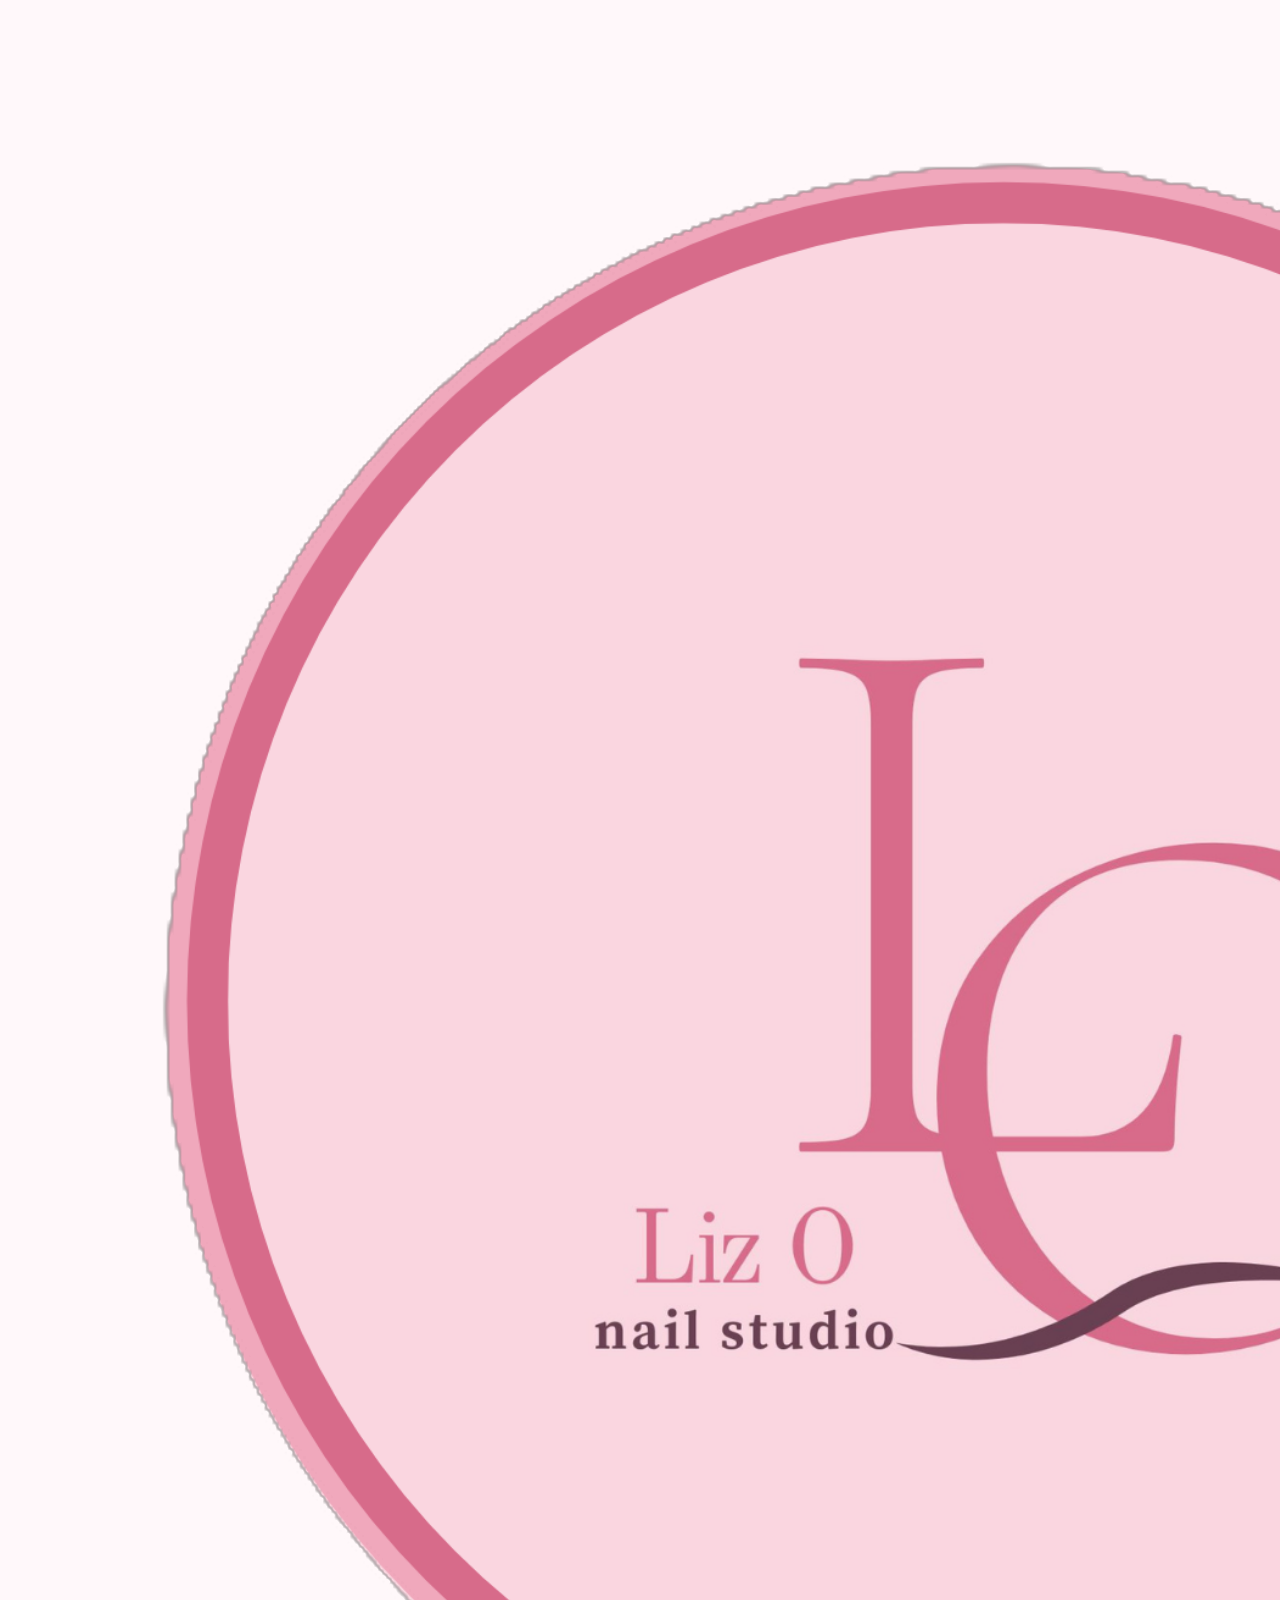
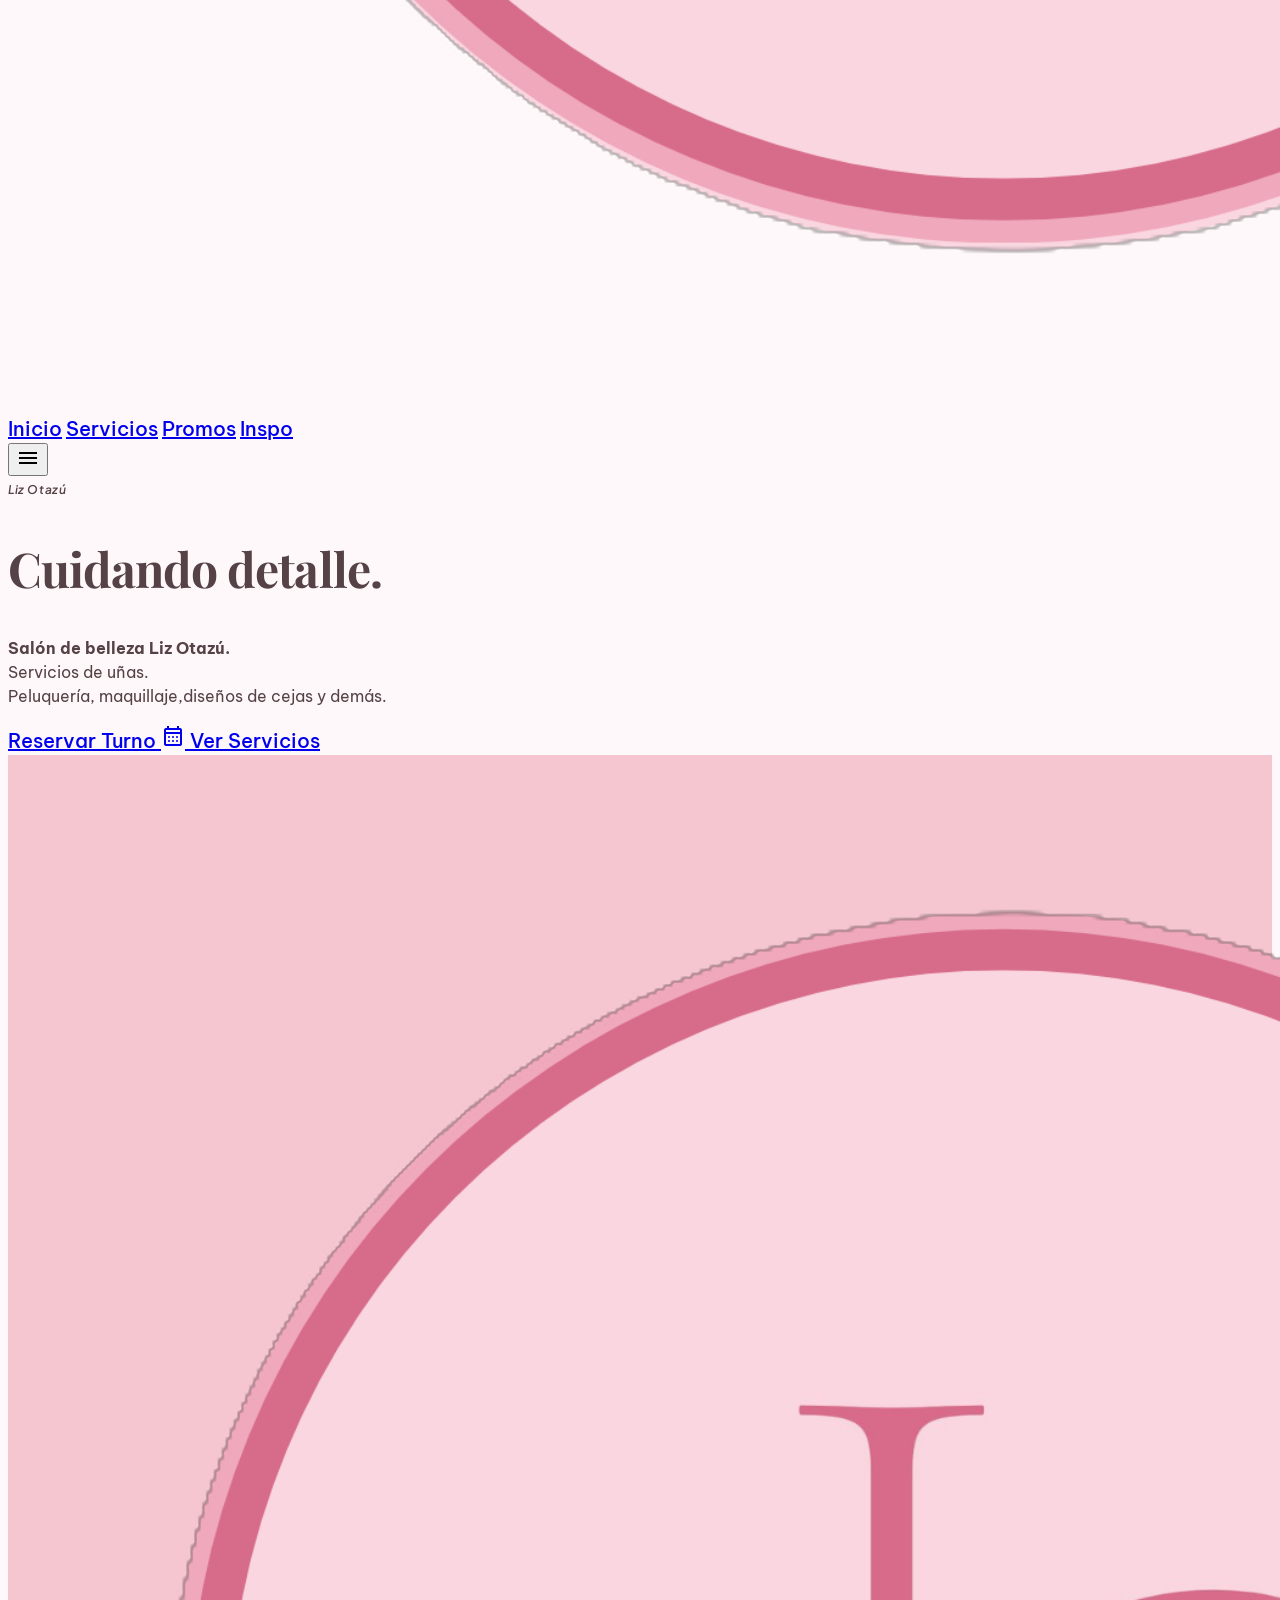
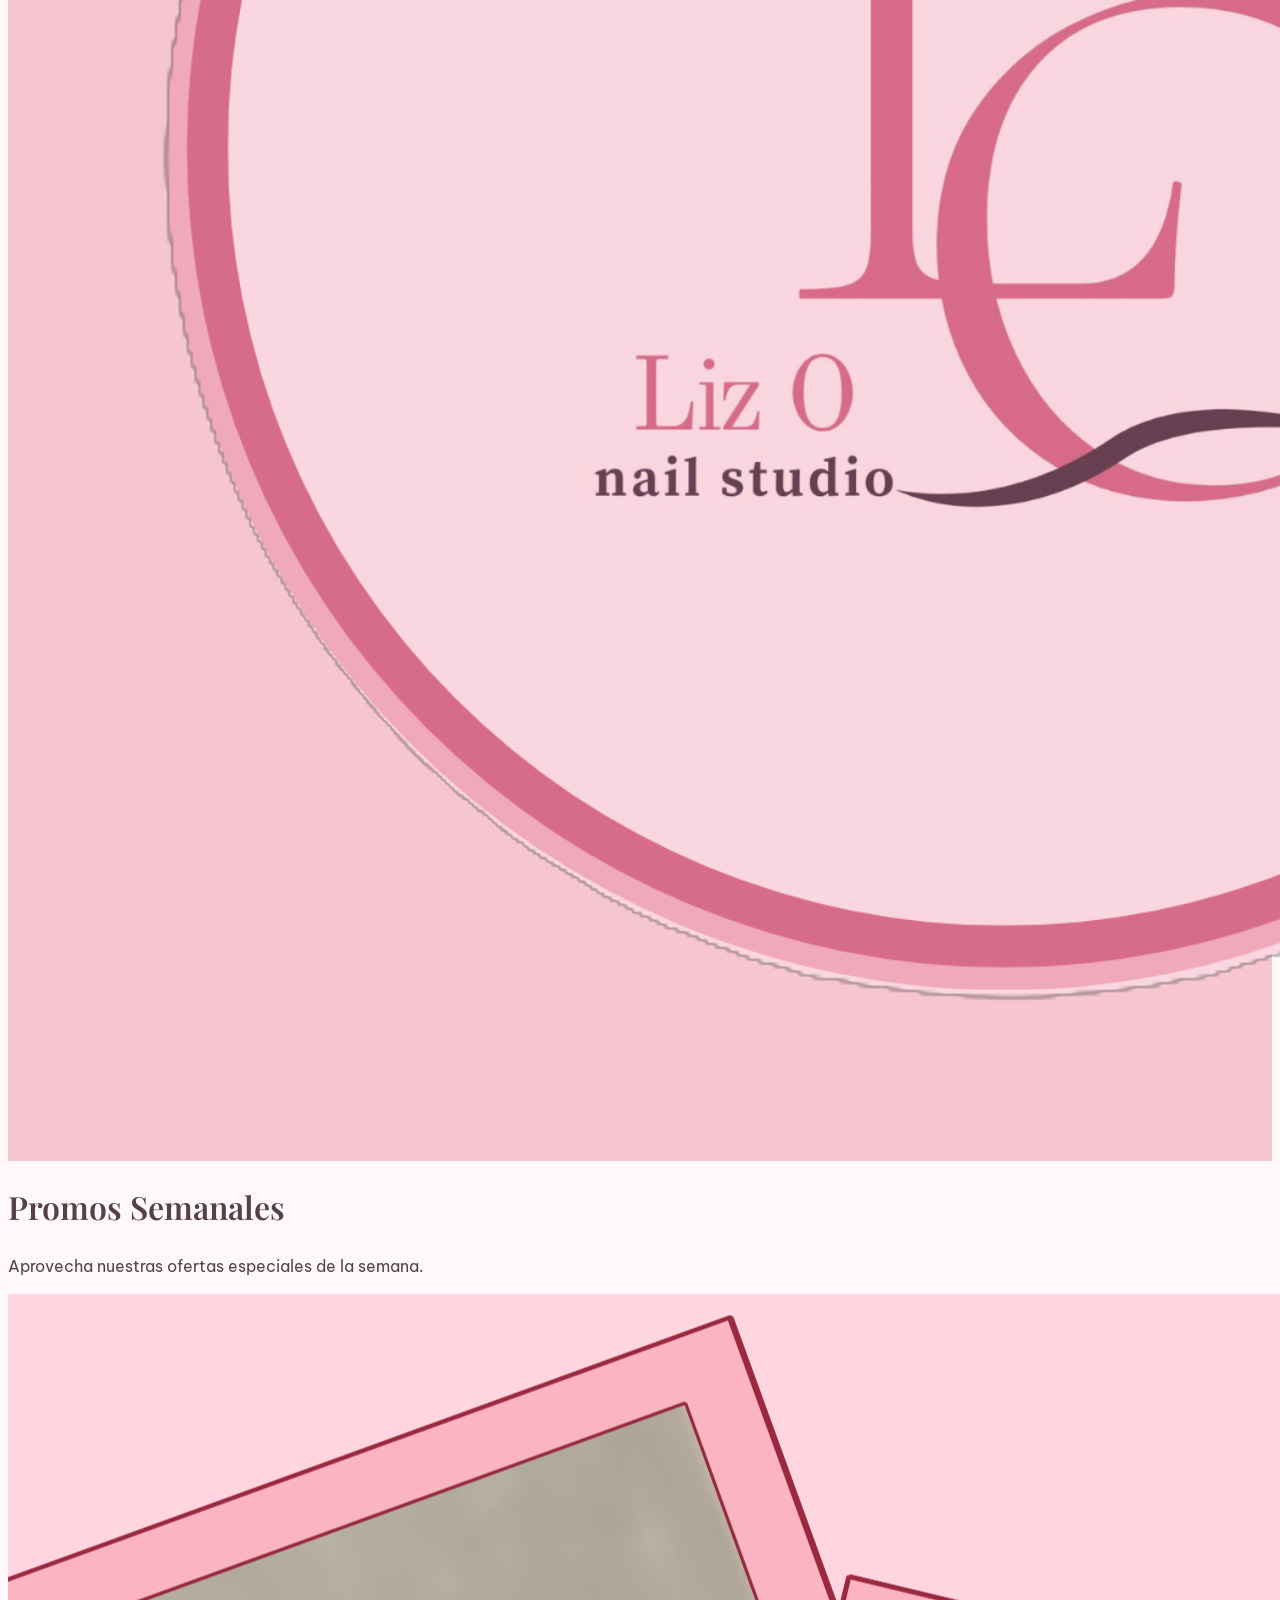
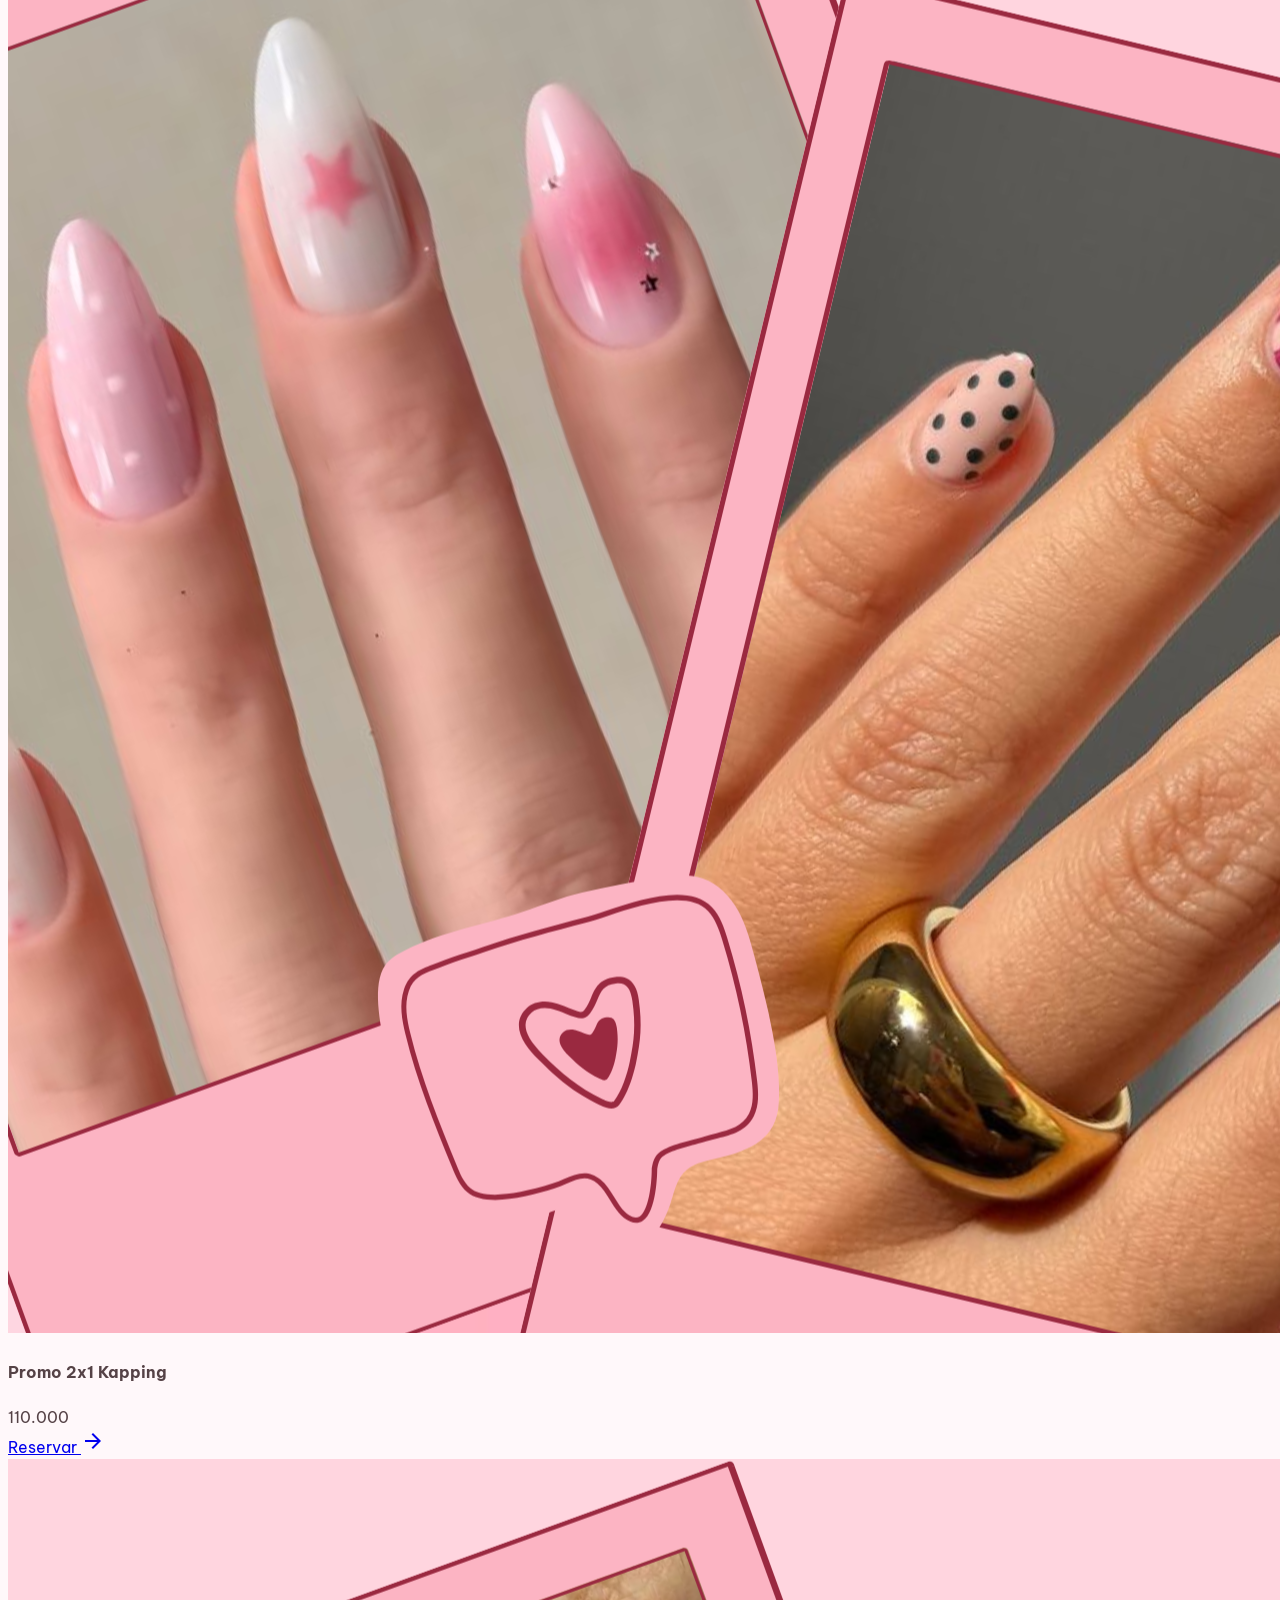
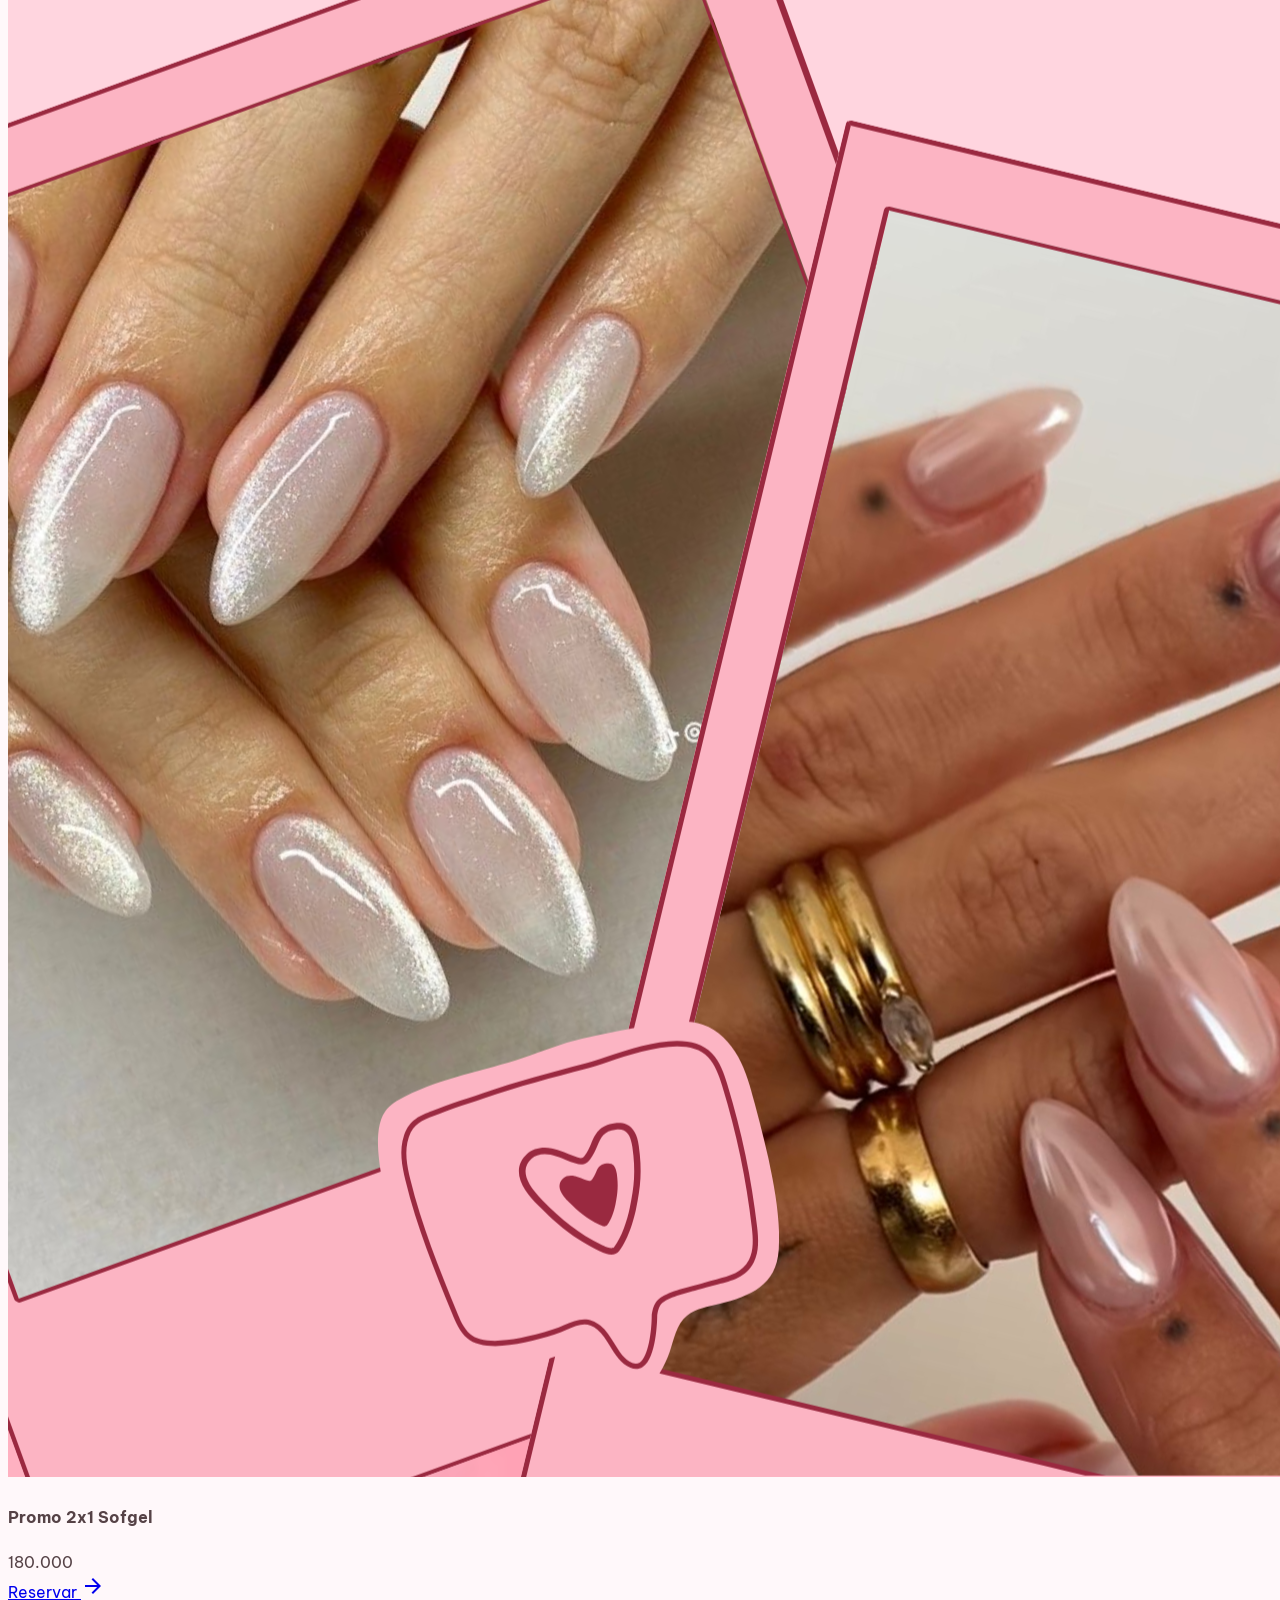
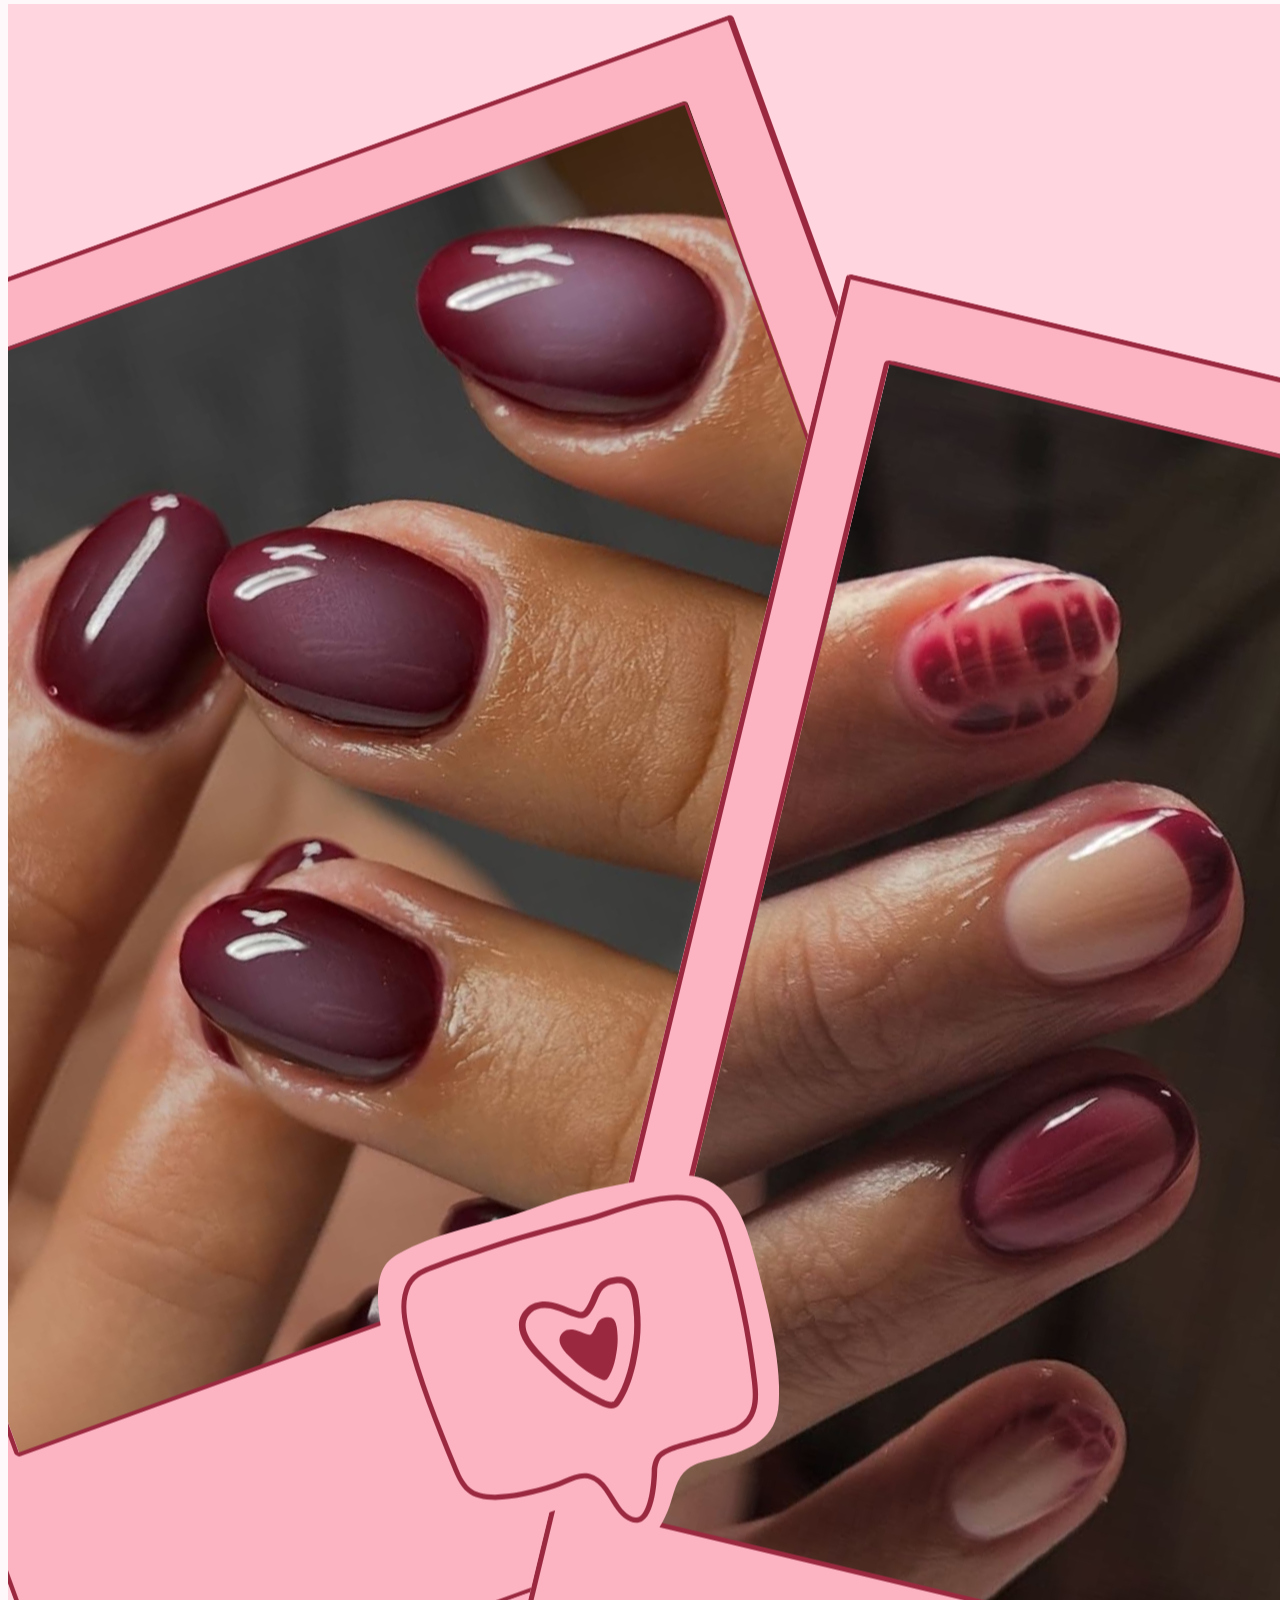
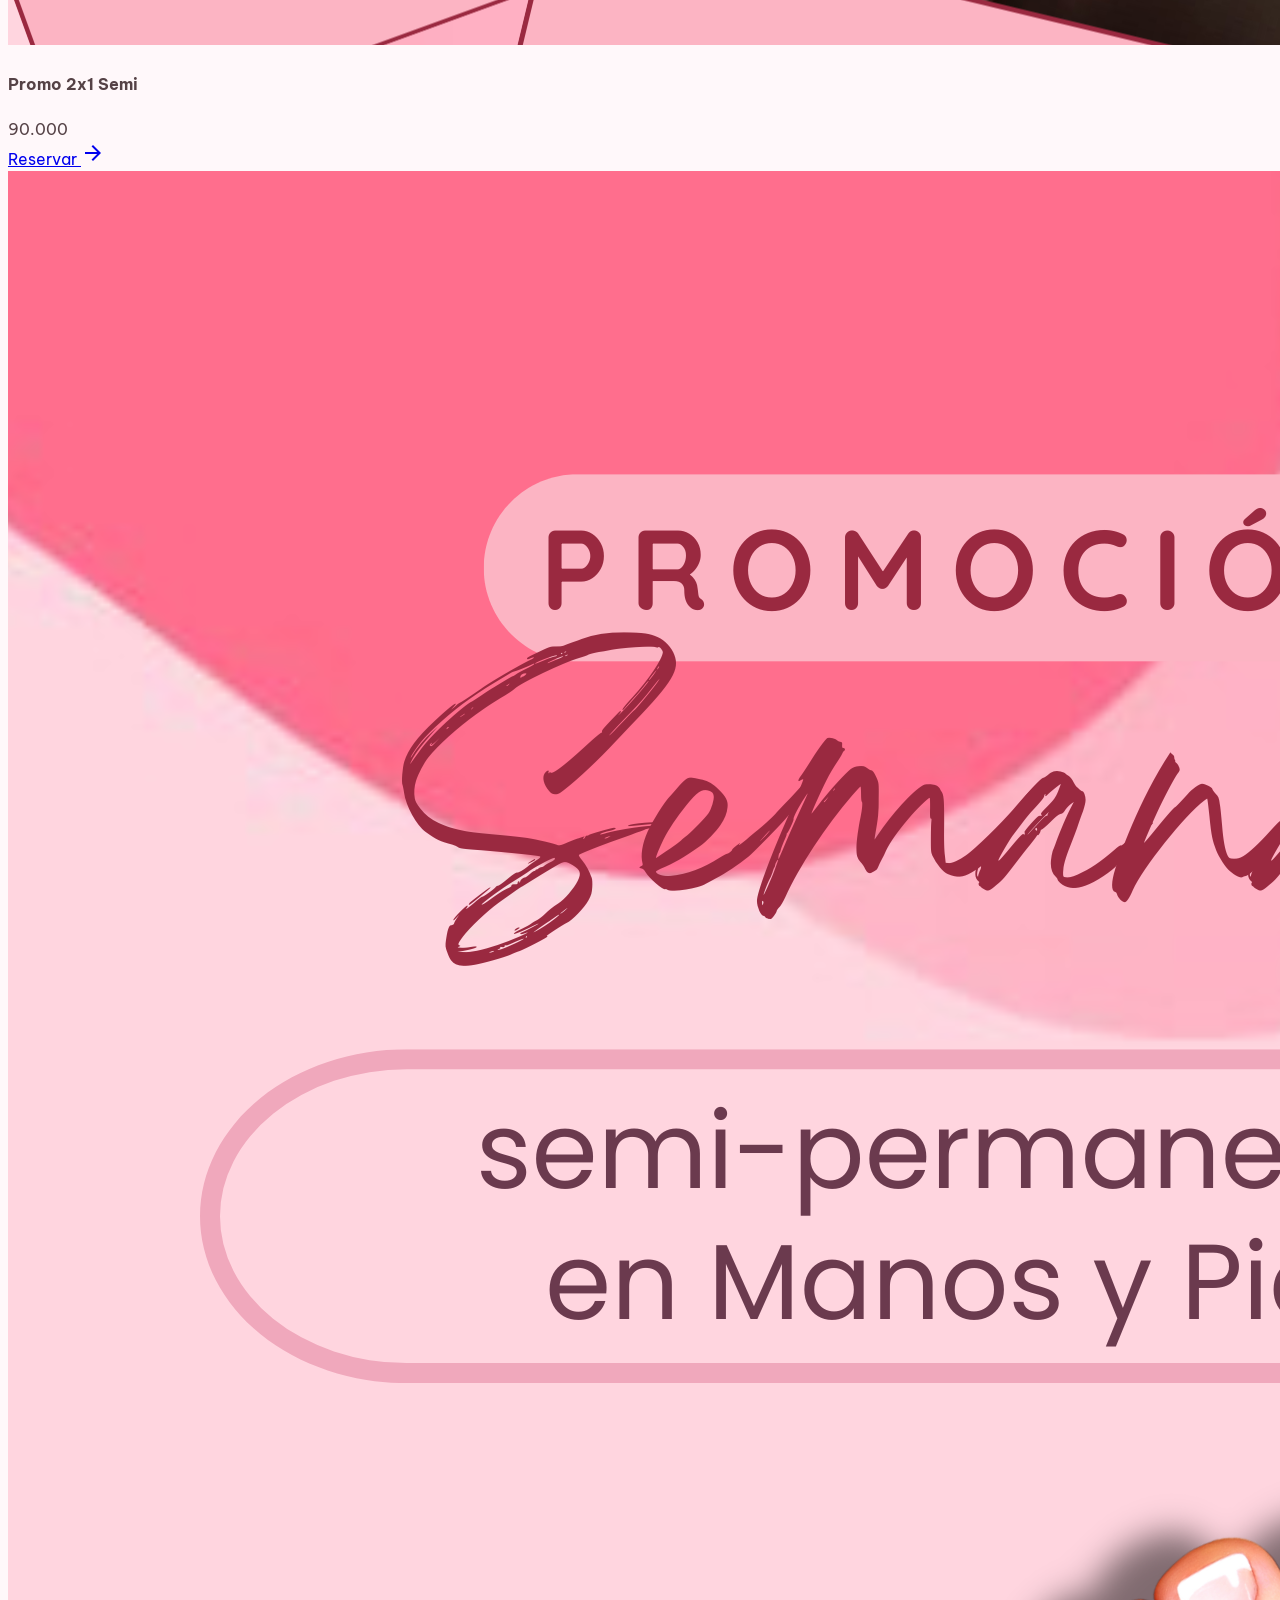
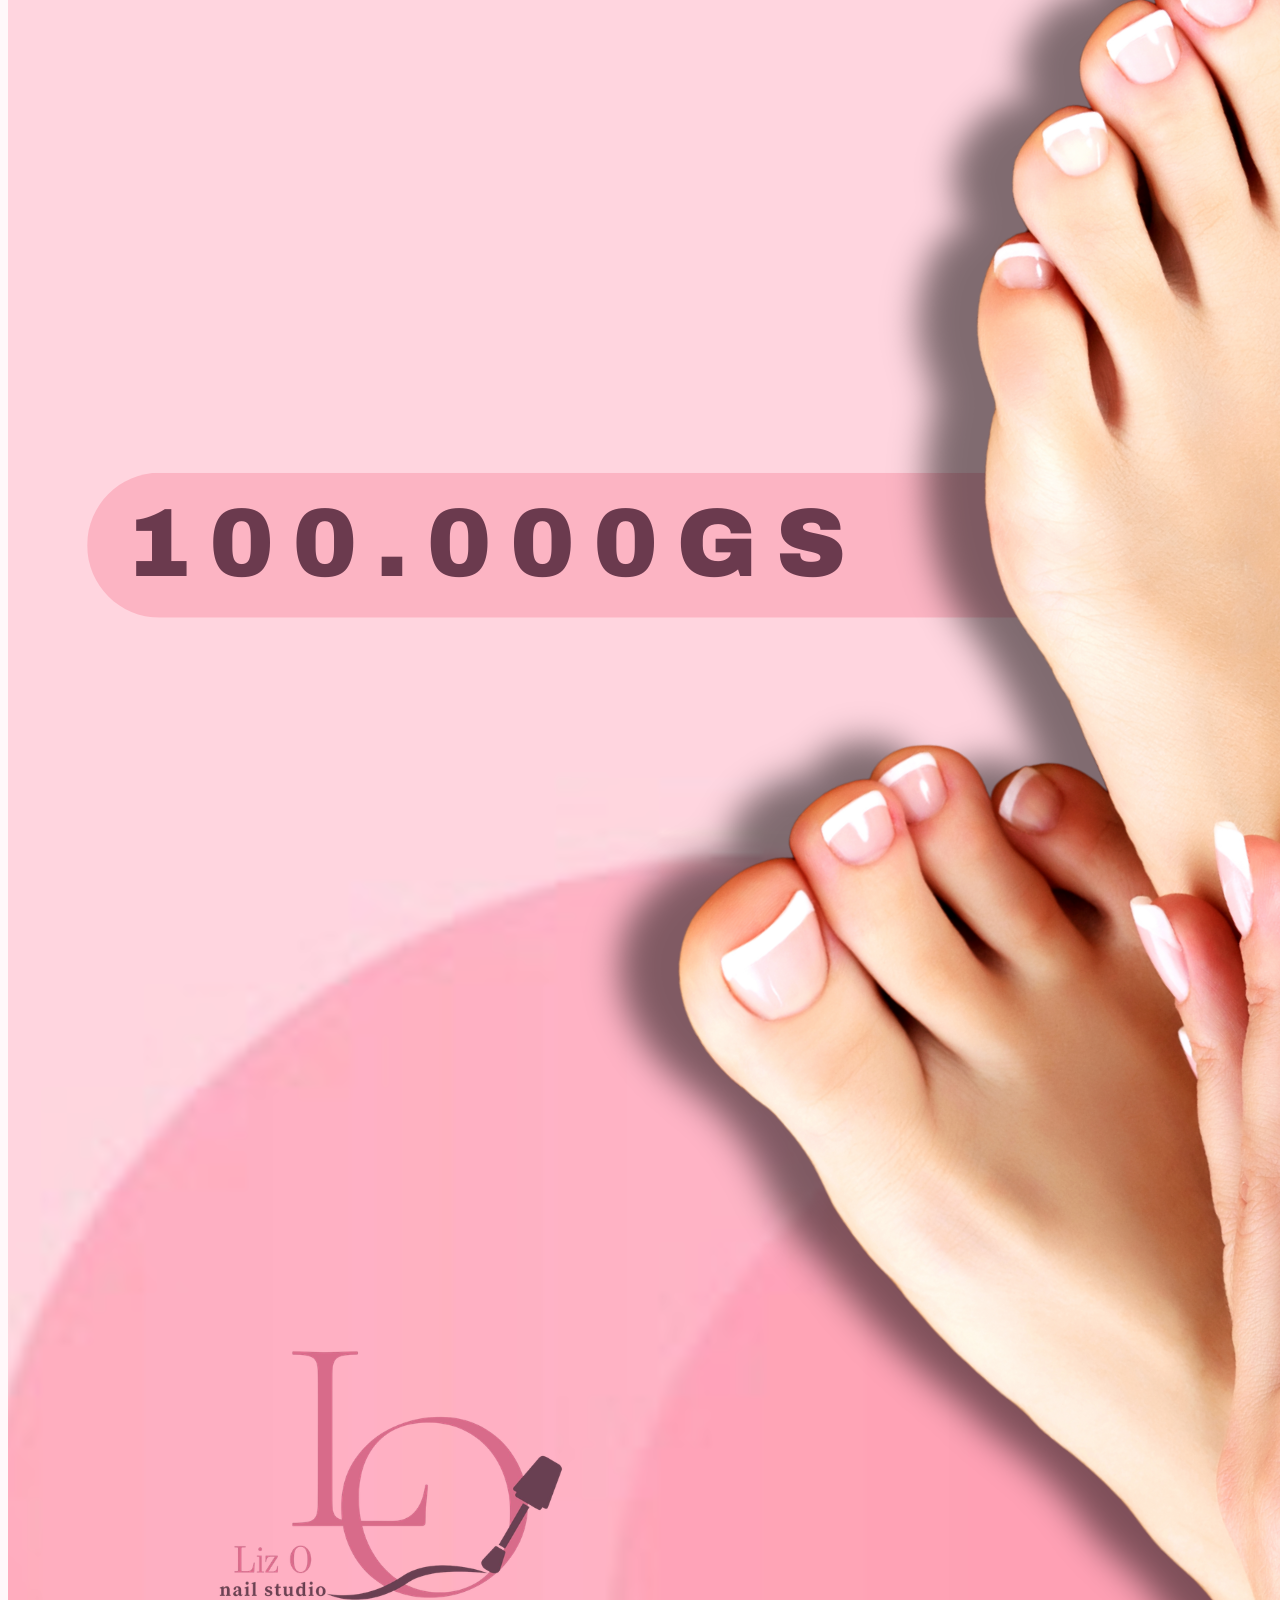
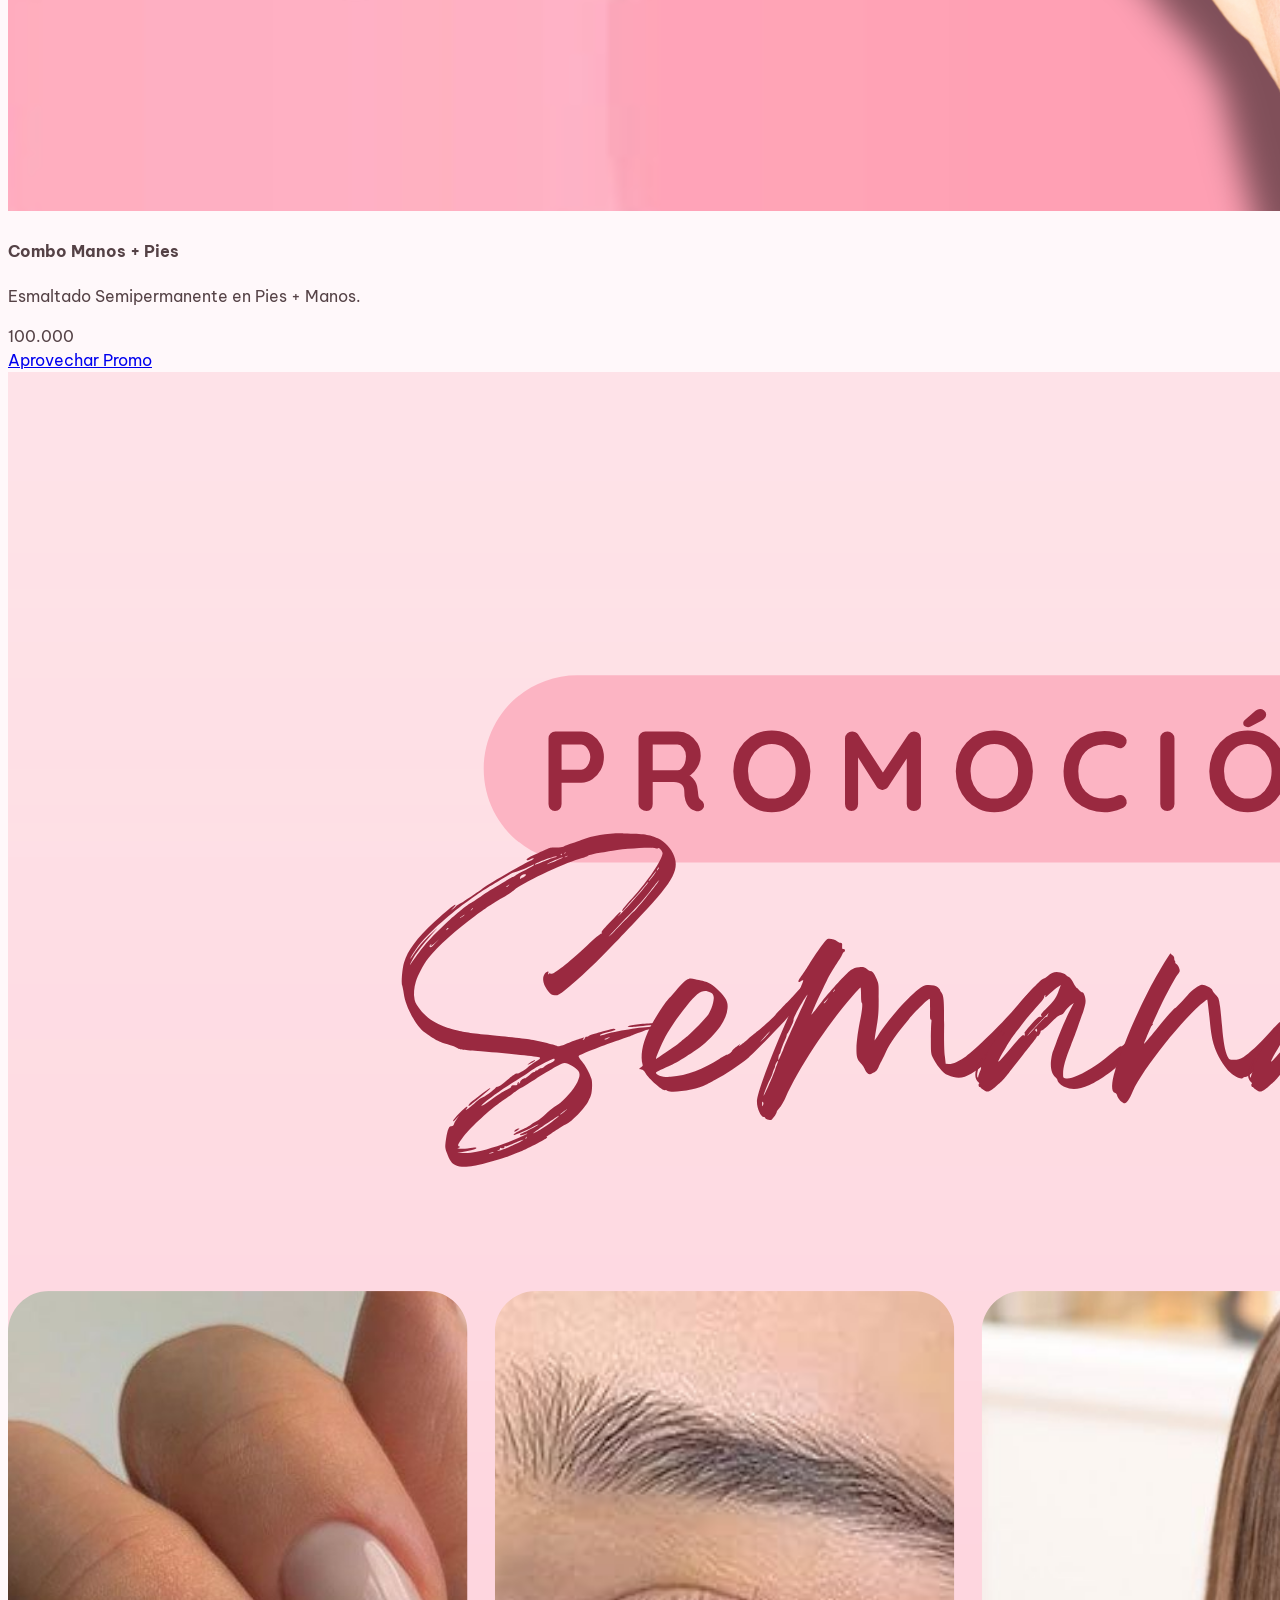
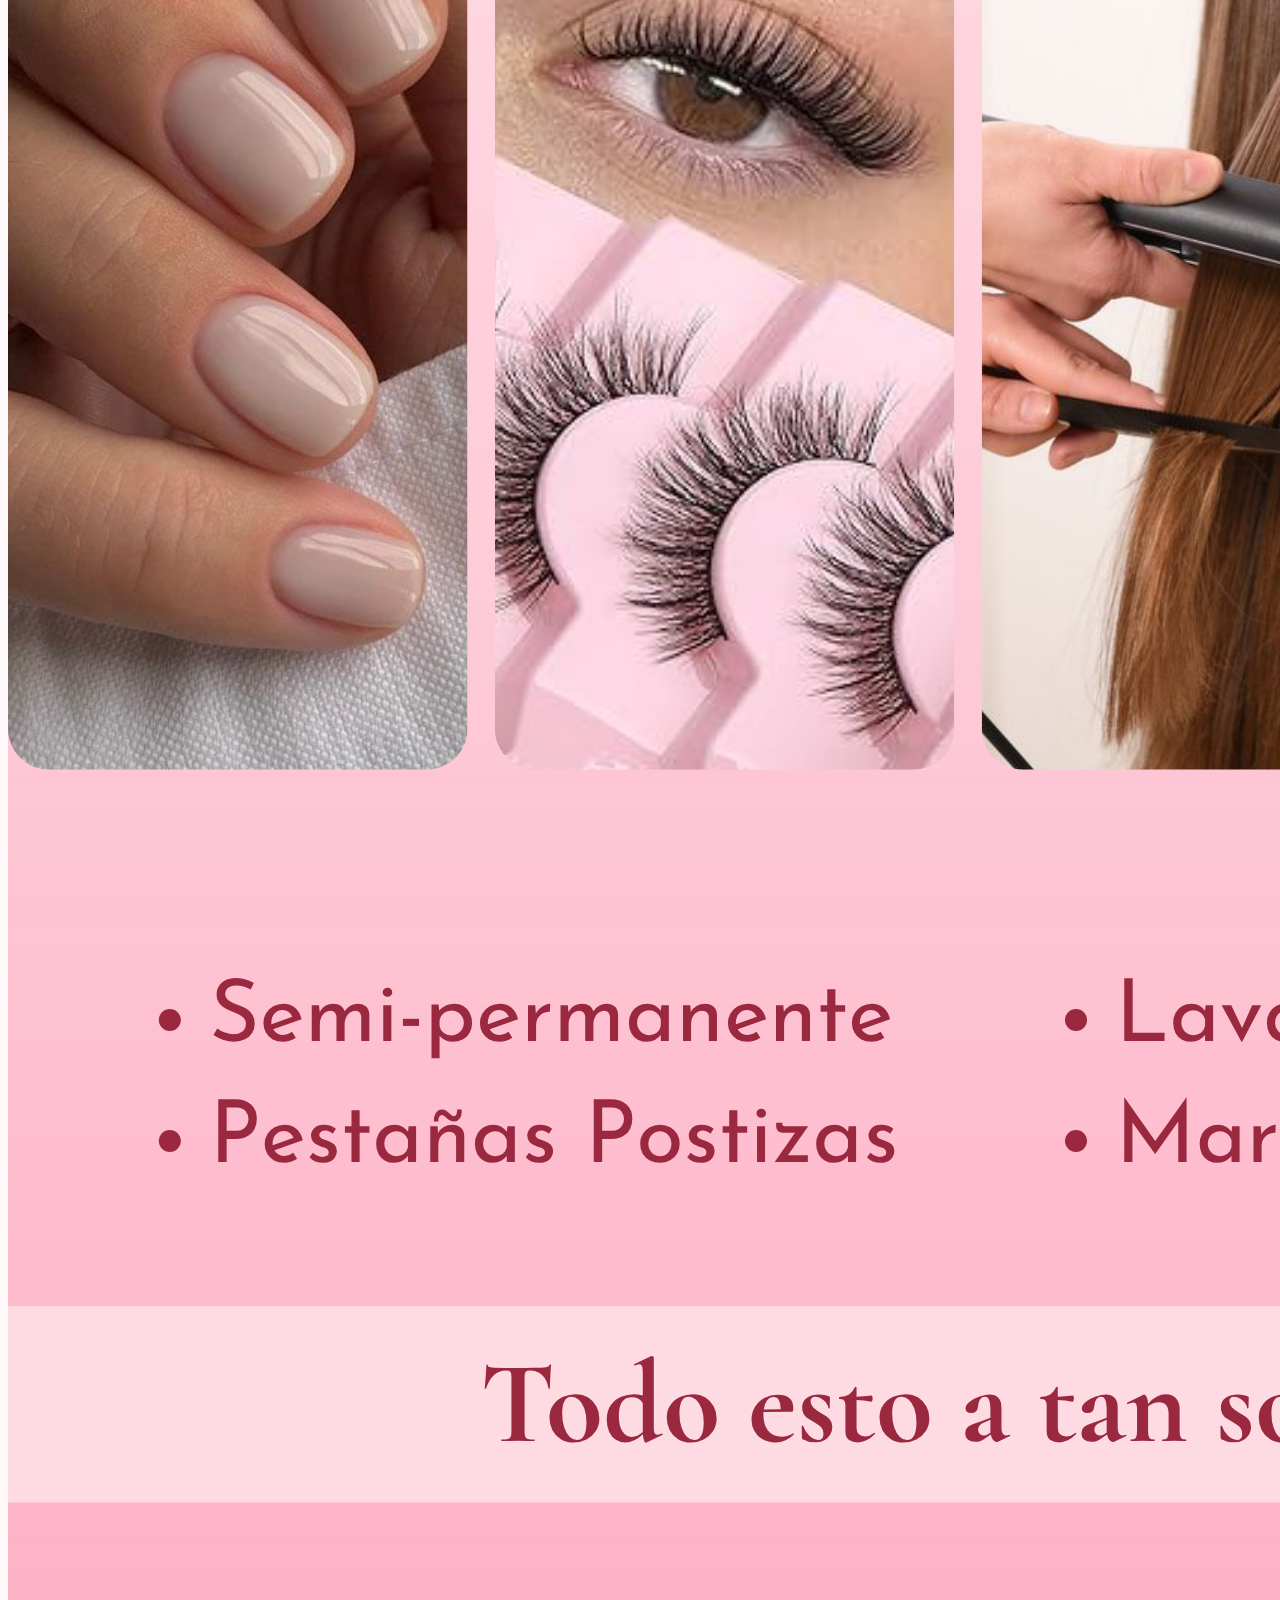
==== commit c7d08030: "actualizacion" ====
--- a/uñas.html
+++ b/uñas.html
@@ -24,7 +24,6 @@
 <a class="font-title-md text-title-md text-on-surface-variant hover:text-primary transition-colors" href="#services">Servicios</a>
 <a class="font-title-md text-title-md text-on-surface-variant hover:text-primary transition-colors" href="#promos">Promos</a>
 <a class="font-title-md text-title-md text-on-surface-variant hover:text-primary transition-colors" href="#gallery">Inspo</a>
-<a class="px-6 py-2 bg-primary text-on-primary rounded-full font-title-md text-title-md scale-95 active:scale-90 transition-all hover:bg-primary-container" href="https://wa.me/yournumber">Reserve Now</a>
 </nav>
 
 <button class="md:hidden text-primary">
@@ -51,7 +50,7 @@
                 Peluquería, maquillaje,diseños de cejas y demás.
                     </p>
 <div class="flex flex-col sm:flex-row gap-4 justify-center md:justify-start">
-<a class="bg-primary text-on-primary px-10 py-4 rounded-full font-title-md text-title-md flex items-center justify-center gap-2 transition-transform active:scale-95 shadow-lg shadow-primary/20" href="https://wa.me/+595 986 854997">
+<a class="bg-primary text-on-primary px-10 py-4 rounded-full font-title-md text-title-md flex items-center justify-center gap-2 transition-transform active:scale-95 shadow-lg shadow-primary/20" href="https://wa.me/595986854997">
                             Reservar Turno
                             <span class="material-symbols-outlined">calendar_month</span>
 </a>
@@ -134,6 +133,7 @@
 <a class="bg-primary text-on-primary px-8 py-3 rounded-full inline-block font-title-md shadow-lg" href="https://wa.me/595986854997">Aprovechar Promo</a>
 </div>
 </div>
+
 <!-- Combo Especial -->
 <div class="bg-tertiary/5 rounded-xl p-8 border border-tertiary/10 flex flex-col md:flex-row items-center gap-8">
 <div class="w-full md:w-1/3">
@@ -150,6 +150,7 @@
 </div>
 </section>
 <br>
+
 <!-- Services Section -->
 <section class="py-section-gap px-6 md:px-margin-desktop bg-surface" id="services">
 <div class="max-w-7xl mx-auto">
@@ -159,6 +160,7 @@
 <div class="w-24 h-1 bg-tertiary-fixed-dim mx-auto rounded-full"></div>
 </div>
 <div class="grid grid-cols-1 lg:grid-cols-2 gap-16">
+
 <!-- Manicura Category -->
 <div class="bg-surface-container-low p-8 rounded-xl border border-outline-variant/30">
 <h3 class="font-display-lg text-3xl text-on-primary-fixed-variant mb-8 flex items-center gap-3 border-b border-outline-variant/30 pb-4">
@@ -196,6 +198,7 @@
 </li>
 </ul>
 </div>
+
 <!-- Pedicura Category -->
 <div class="bg-surface-container-low p-8 rounded-xl border border-outline-variant/30">
 <h3 class="font-display-lg text-3xl text-on-primary-fixed-variant mb-8 flex items-center gap-3 border-b border-outline-variant/30 pb-4">
@@ -236,24 +239,38 @@
 </div>
 
 <!-- Additional Services (Collapsed style) -->
-<div class="mt-16 grid grid-cols-1 md:grid-cols-3 gap-gutter">
-<div class="bg-surface-container p-6 rounded-xl text-center border border-outline-variant/20">
-<span class="material-symbols-outlined text-primary text-3xl mb-2">content_cut</span>
-<h4 class="font-title-md text-on-primary-fixed-variant">Peluquería</h4>
-<p class="text-sm mb-4">Lavado + Planchita </p>
-<span class="text-tertiary-container font-bold">Dependiendo del largor del cabello</span>
-</div>
-<div class="bg-surface-container p-6 rounded-xl text-center border border-outline-variant/20">
-<span class="material-symbols-outlined text-primary text-3xl mb-2">visibility</span>
-<h4 class="font-title-md text-on-primary-fixed-variant">Cejas y Pestañas</h4>
-<p class="text-sm mb-4">Marcado de Cejas</p>
-<span class="text-tertiary-container font-bold">precio</span>
-<p class="text-sm mb-4">Marcado de Cejas + Henna</p>
-<span class="text-tertiary-container font-bold">precio</span>
-<p class="text-sm mb-4">Colocación de Pestañas Postizas</p>
-<span class="text-tertiary-container font-bold">precio</span>
-</div>
-</section>
+<div class="mt-16 flex flex-wrap justify-center gap-6">
+
+  <!-- Peluquería -->
+  <div class="bg-surface-container p-6 rounded-xl text-center border border-outline-variant/20 w-72">
+    <span class="material-symbols-outlined text-primary text-3xl mb-2">content_cut</span>
+    <h4 class="font-title-md text-on-primary-fixed-variant">Peluquería</h4>
+    <p class="text-sm mb-1">Lavado + Planchita</p>
+    <span class="text-tertiary-container font-bold">Dependiendo del largor del cabello</span>
+  </div>
+
+  <!-- Cejas y Pestañas -->
+  <div class="bg-surface-container p-6 rounded-xl text-center border border-outline-variant/20 w-72">
+    <span class="material-symbols-outlined text-primary text-3xl mb-2">visibility</span>
+    <h4 class="font-title-md text-on-primary-fixed-variant mb-4">Cejas y Pestañas</h4>
+
+    <div class="mb-3">
+      <p class="text-sm">Marcado de Cejas</p>
+      <span class="text-tertiary-container font-bold">precio</span>
+    </div>
+
+    <div class="mb-3">
+      <p class="text-sm">Marcado de Cejas + Henna</p>
+      <span class="text-tertiary-container font-bold">precio</span>
+    </div>
+
+    <div class="mb-3">
+      <p class="text-sm">Colocación de Pestañas Postizas</p>
+      <span class="text-tertiary-container font-bold">precio</span>
+    </div>
+  </div>
+
+</div>
 <!-- Gallery Section -->
  
 <section class="py-section-gap px-6 md:px-margin-desktop bg-surface-container-lowest" id="gallery">
